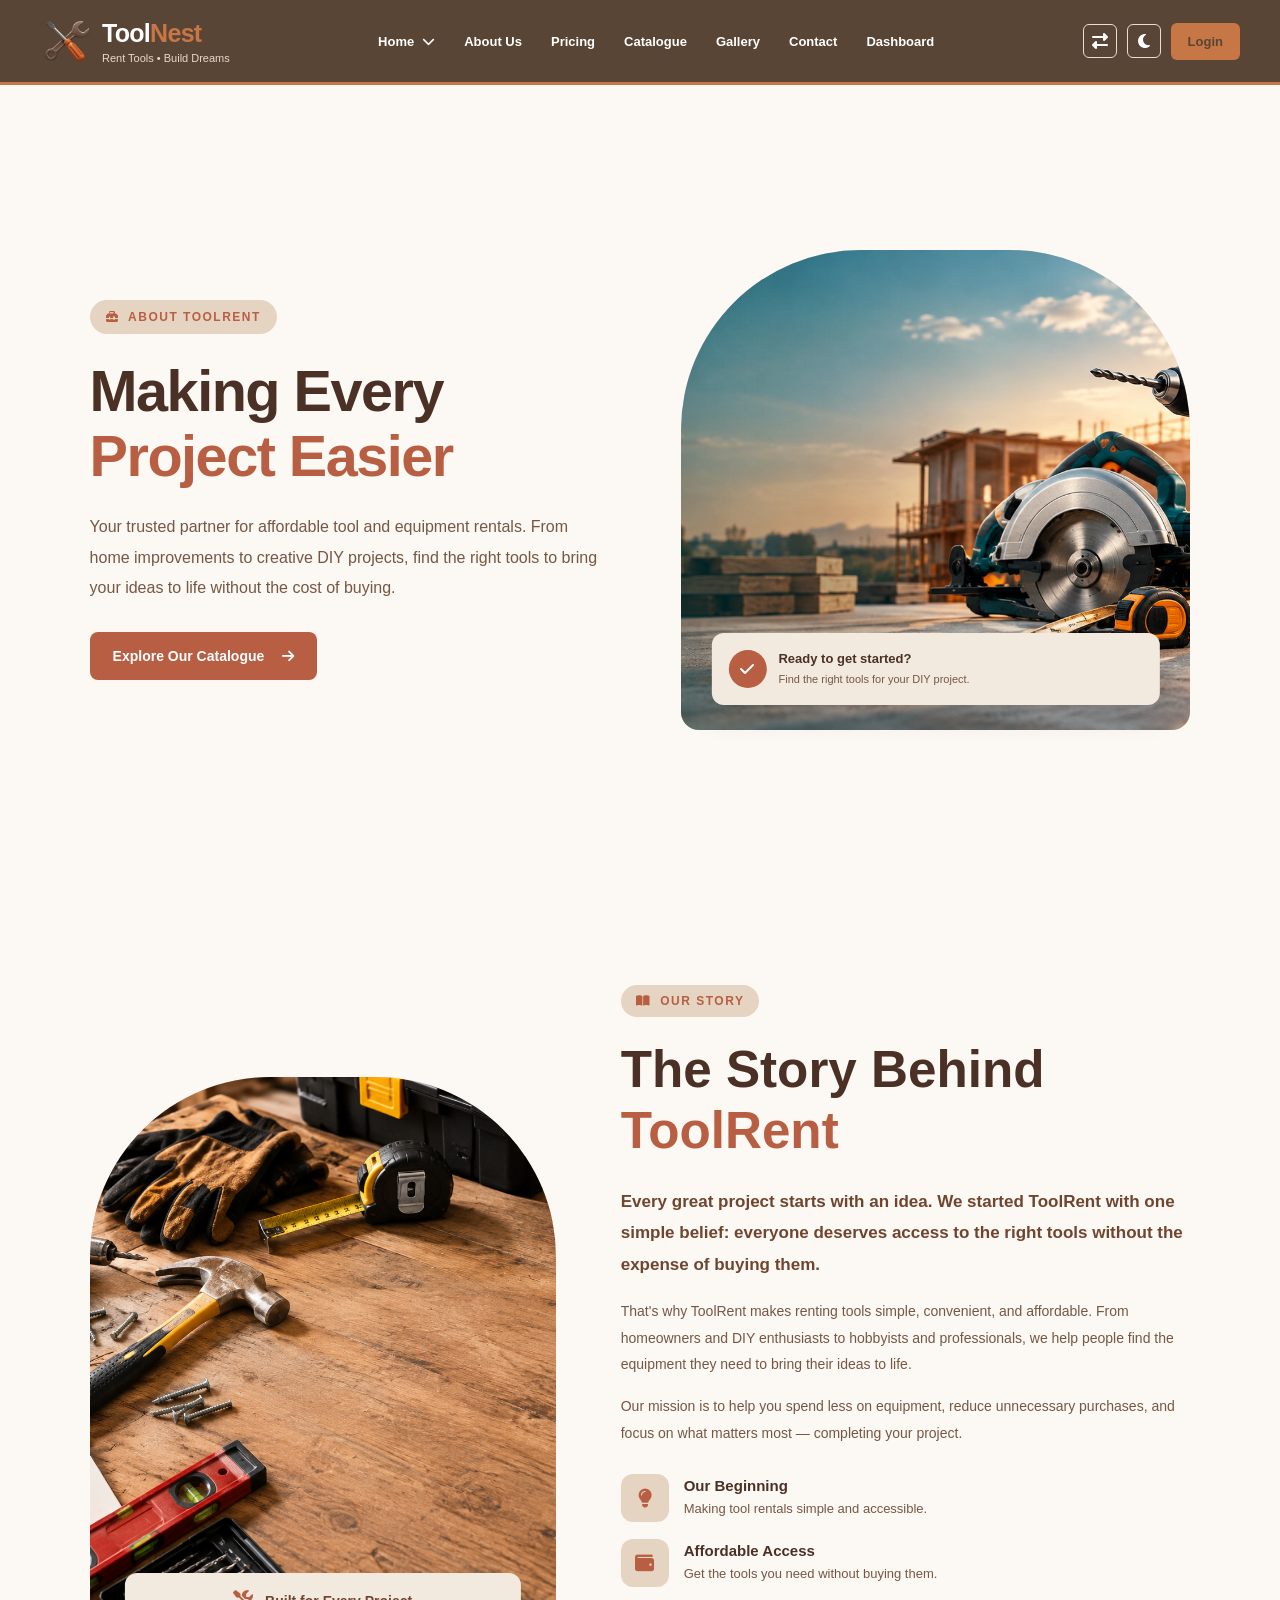
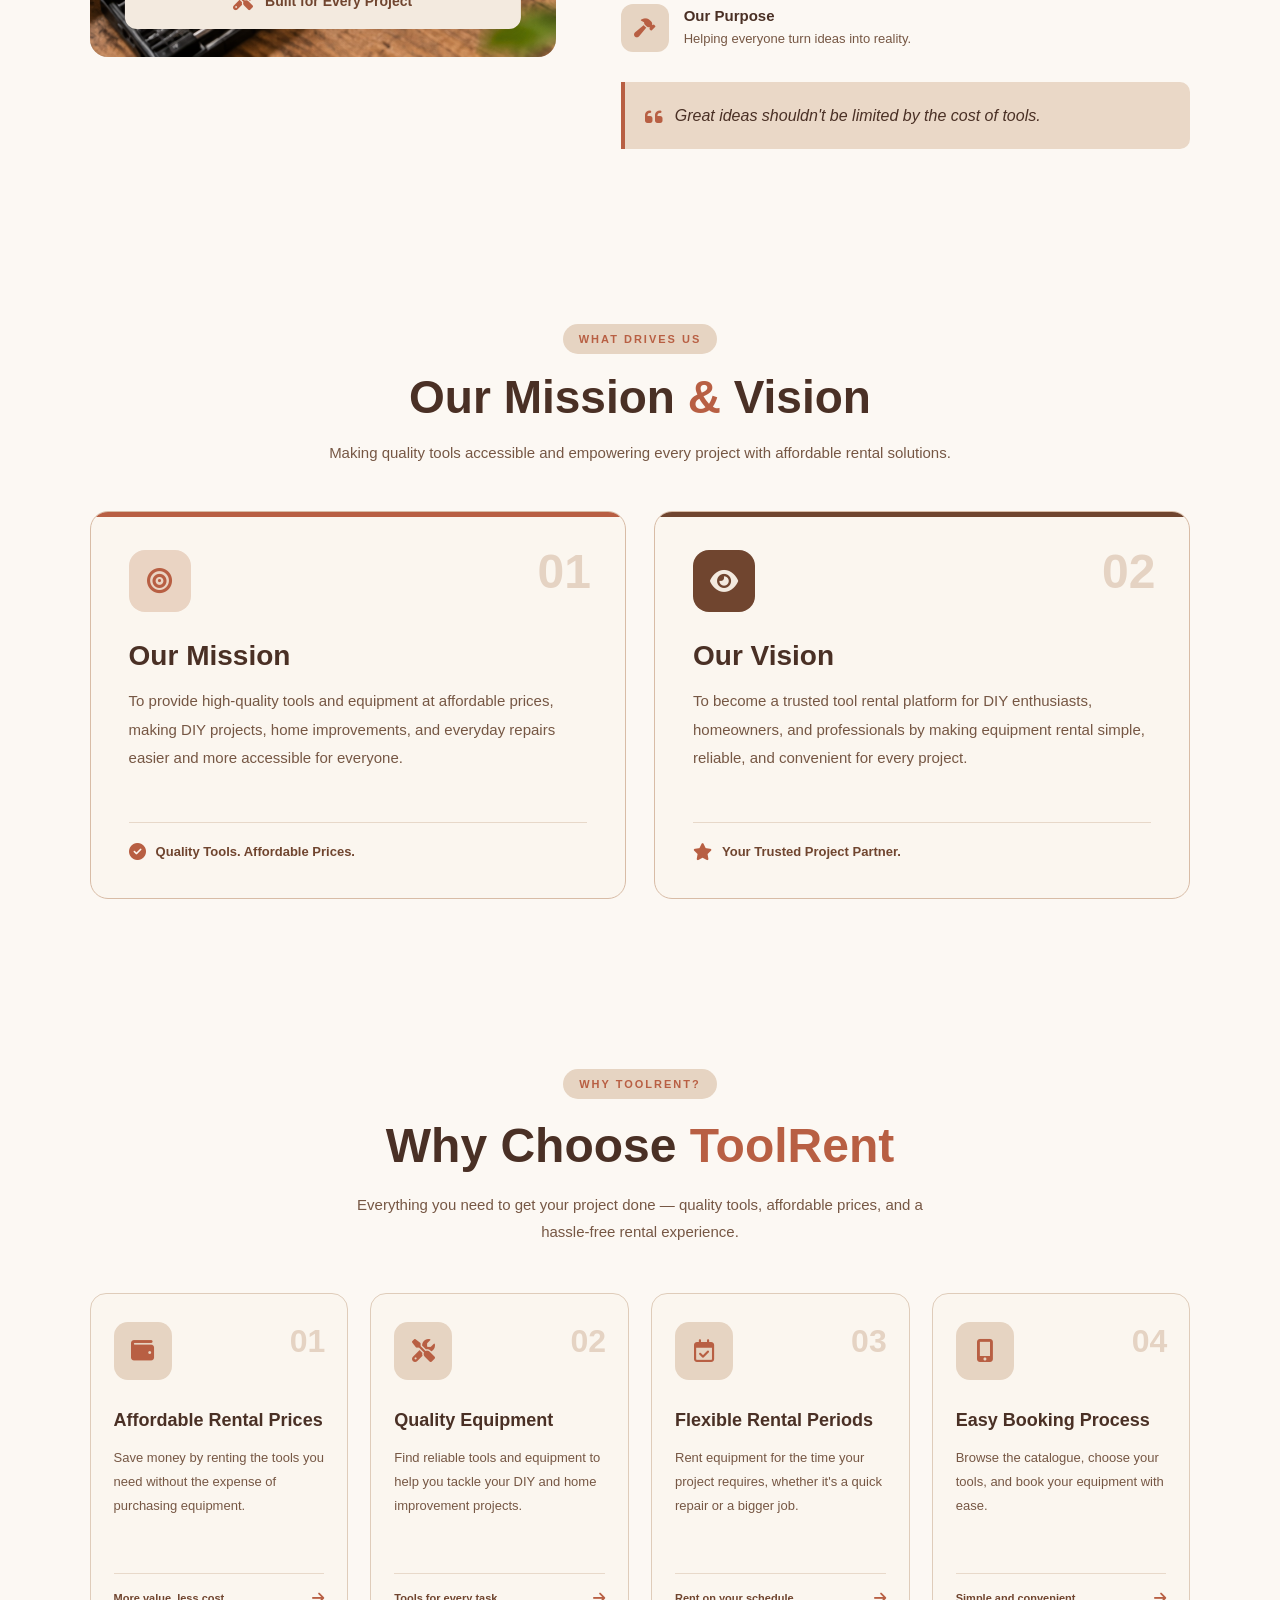
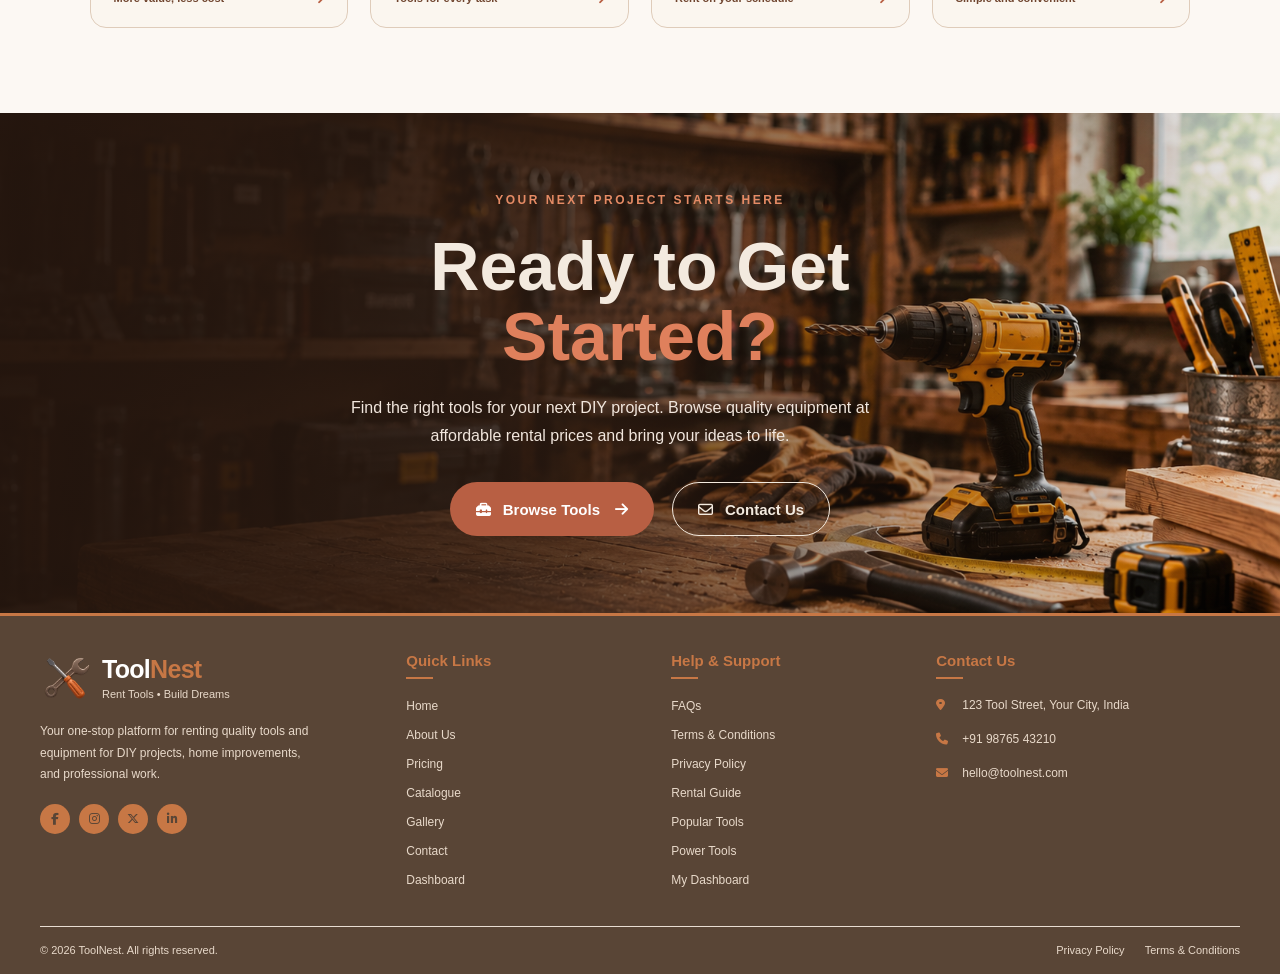
==== about.html @ f37717c5 "first commit" ====
<!DOCTYPE html>
<html lang="en">
<head>
<meta charset="UTF-8">
<meta name="viewport" content="width=device-width, initial-scale=1.0">
<title>ToolNest | Tool & Equipment Rental</title>
<link rel="stylesheet"
href="https://cdnjs.cloudflare.com/ajax/libs/font-awesome/6.7.2/css/all.min.css">
 <link rel="preconnect" href="https://fonts.googleapis.com">
    <link rel="preconnect" href="https://fonts.gstatic.com" crossorigin>
    <link href="https://fonts.googleapis.com/css2?family=Poppins:wght@400;500;600;700&display=swap" rel="stylesheet">
 <link rel="stylesheet" href="about.css">


</head>

<body>

<header class="site-header">
    <nav class="navbar container">

        <a href="#" class="logo">
            <img src="images/logo.png"
                 alt="ToolNest Logo"
                 class="logo-image">

            <div>
                <div class="brand-name">Tool<span>Nest</span></div>
                <div class="tagline">Rent Tools • Build Dreams</div>
            </div>
        </a>

        <div class="nav-menu" id="navMenu">
            <ul class="nav-links">

                <li class="nav-item dropdown">
                    <button class="dropdown-toggle"
                            id="homeDropdown"
                            aria-expanded="false"
                            type="button">
                        Home <i class="fa-solid fa-chevron-down"></i>
                    </button>

                    <ul class="dropdown-menu" id="homeDropdownMenu">
                        <li><a href="index.html">Home 1</a></li>
                        <li><a href="home2.html">Home 2</a></li>
                    </ul>
                </li>

                <li class="nav-item"><a href="about.html">About Us</a></li>
                <li class="nav-item"><a href="pricing.html">Pricing</a></li>
                <li class="nav-item"><a href="catalogue.html">Catalogue</a></li>
                <li class="nav-item"><a href="gallery.html">Gallery</a></li>
                <li class="nav-item"><a href="contact.html">Contact</a></li>
                <li class="nav-item"><a href="dashboard.html">Dashboard</a></li>

            </ul>
        </div>

        <div class="nav-actions">

            <button class="icon-btn" id="rtlToggle"
                    title="Toggle RTL" aria-label="Toggle RTL">
                <i class="fa-solid fa-right-left"></i>
            </button>

            <button class="icon-btn" id="themeToggle"
                    title="Toggle theme" aria-label="Toggle theme">
                <i class="fa-solid fa-moon" id="themeIcon"></i>
            </button>

            <a href="login.html" class="login-btn">
                <span>Login</span>
            </a>

        </div>

        <button class="mobile-menu-btn" id="mobileMenuBtn"
                aria-label="Toggle navigation" aria-expanded="false">
            <i class="fa-solid fa-bars"></i>
        </button>

    </nav>
</header>

<section class="about-hero">
  <div class="hero-content">
    <span class="eyebrow">
      <i class="fa-solid fa-toolbox"></i>
      ABOUT TOOLRENT
    </span>

    <h1>
      Making Every<br>
      <span>Project Easier</span>
    </h1>

    <p class="intro">
      Your trusted partner for affordable tool and
      equipment rentals. From home improvements to
      creative DIY projects, find the right tools to
      bring your ideas to life without the cost of buying.
    </p>

    <a href="catalogue.html" class="hero-btn">
      Explore Our Catalogue
      <i class="fa-solid fa-arrow-right"></i>
    </a>
    </div>
  </div>

  <div class="hero-image">
    <img
      src="images/image8.png"
      alt="Professional power tools and equipment on a wooden workbench"
      class="workshop-img"
    >

    <div class="floating-card">
      <span class="check">
        <i class="fa-solid fa-check"></i>
      </span>
      <div>
        <h4>Ready to get started?</h4>
        <p>Find the right tools for your DIY project.</p>
      </div>
    </div>
  </div>
</section>


<section class="our-story">
  <div class="story-container">

    <div class="story-image">
      <img
        src="images/image9.png"
        alt="Tools and equipment arranged in a DIY workshop"
      />

      <div class="story-badge">
        <i class="fa-solid fa-screwdriver-wrench"></i>
        <span>Built for Every Project</span>
      </div>
    </div>

    <div class="story-content">
      <span class="story-label">
        <i class="fa-solid fa-book-open"></i>
        OUR STORY
      </span>

      <h2>
        The Story Behind
        <span>ToolRent</span>
      </h2>

      <p class="story-intro">
        Every great project starts with an idea.
        We started ToolRent with one simple belief:
        everyone deserves access to the right tools
        without the expense of buying them.
      </p>

      <p class="story-description">
        That's why ToolRent makes renting tools simple,
        convenient, and affordable. From homeowners and
        DIY enthusiasts to hobbyists and professionals,
        we help people find the equipment they need to
        bring their ideas to life.
      </p>

      <p class="story-description">
        Our mission is to help you spend less on equipment,
        reduce unnecessary purchases, and focus on what
        matters most — completing your project.
      </p>

      <div class="story-highlights">

        <div class="story-point">
          <div class="point-icon">
            <i class="fa-solid fa-lightbulb"></i>
          </div>
          <div>
            <h3>Our Beginning</h3>
            <p>Making tool rentals simple and accessible.</p>
          </div>
        </div>

        <div class="story-point">
          <div class="point-icon">
            <i class="fa-solid fa-wallet"></i>
          </div>
          <div>
            <h3>Affordable Access</h3>
            <p>Get the tools you need without buying them.</p>
          </div>
        </div>

        <div class="story-point">
          <div class="point-icon">
            <i class="fa-solid fa-hammer"></i>
          </div>
          <div>
            <h3>Our Purpose</h3>
            <p>Helping everyone turn ideas into reality.</p>
          </div>
        </div>

      </div>

      <div class="story-quote">
        <i class="fa-solid fa-quote-left"></i>
        Great ideas shouldn't be limited by the cost of tools.
      </div>
    </div>

  </div>
</section>

<section class="mission-vision">
  <div class="mv-container">

    <div class="mv-heading">
      <span class="mv-eyebrow">WHAT DRIVES US</span>
      <h2>Our Mission <span>&</span> Vision</h2>
      <p>
        Making quality tools accessible and empowering
        every project with affordable rental solutions.
      </p>
    </div>

    <div class="mv-cards">

      <!-- Mission Card -->
      <div class="mv-card mission-card">
        <div class="mv-icon">
          <i class="fa-solid fa-bullseye"></i>
        </div>

        <span class="mv-number">01</span>

        <h3>Our Mission</h3>

        <p>
          To provide high-quality tools and equipment
          at affordable prices, making DIY projects,
          home improvements, and everyday repairs easier
          and more accessible for everyone.
        </p>

        <div class="mv-card-footer">
          <i class="fa-solid fa-check-circle"></i>
          <span>Quality Tools. Affordable Prices.</span>
        </div>
      </div>

      <!-- Vision Card -->
      <div class="mv-card vision-card">
        <div class="mv-icon">
          <i class="fa-solid fa-eye"></i>
        </div>

        <span class="mv-number">02</span>

        <h3>Our Vision</h3>

        <p>
          To become a trusted tool rental platform for
          DIY enthusiasts, homeowners, and professionals
          by making equipment rental simple, reliable,
          and convenient for every project.
        </p>

        <div class="mv-card-footer">
          <i class="fa-solid fa-star"></i>
          <span>Your Trusted Project Partner.</span>
        </div>
      </div>

    </div>
  </div>
</section>

<section class="why-toolrent">
  <div class="why-container">

    <div class="why-heading">
      <span class="why-label">WHY TOOLRENT?</span>

      <h2>Why Choose <span>ToolRent</span></h2>

      <p>
        Everything you need to get your project done —
        quality tools, affordable prices, and a hassle-free
        rental experience.
      </p>
    </div>

    <div class="why-grid">

      <!-- Feature 1 -->
      <div class="why-card">
        <div class="why-icon">
          <i class="fa-solid fa-wallet"></i>
        </div>

        <span class="why-number">01</span>

        <h3>Affordable Rental Prices</h3>

        <p>
          Save money by renting the tools you need
          without the expense of purchasing equipment.
        </p>

        <div class="why-card-bottom">
          <span>More value, less cost</span>
          <i class="fa-solid fa-arrow-right"></i>
        </div>
      </div>

      <!-- Feature 2 -->
      <div class="why-card">
        <div class="why-icon">
          <i class="fa-solid fa-screwdriver-wrench"></i>
        </div>

        <span class="why-number">02</span>

        <h3>Quality Equipment</h3>

        <p>
          Find reliable tools and equipment to help
          you tackle your DIY and home improvement projects.
        </p>

        <div class="why-card-bottom">
          <span>Tools for every task</span>
          <i class="fa-solid fa-arrow-right"></i>
        </div>
      </div>

      <!-- Feature 3 -->
      <div class="why-card">
        <div class="why-icon">
          <i class="fa-regular fa-calendar-check"></i>
        </div>

        <span class="why-number">03</span>

        <h3>Flexible Rental Periods</h3>

        <p>
          Rent equipment for the time your project
          requires, whether it's a quick repair or a bigger job.
        </p>

        <div class="why-card-bottom">
          <span>Rent on your schedule</span>
          <i class="fa-solid fa-arrow-right"></i>
        </div>
      </div>

      <!-- Feature 4 -->
      <div class="why-card">
        <div class="why-icon">
          <i class="fa-solid fa-mobile-screen-button"></i>
        </div>

        <span class="why-number">04</span>

        <h3>Easy Booking Process</h3>

        <p>
          Browse the catalogue, choose your tools,
          and book your equipment with ease.
        </p>

        <div class="why-card-bottom">
          <span>Simple and convenient</span>
          <i class="fa-solid fa-arrow-right"></i>
        </div>
      </div>

    </div>
  </div>
</section>

<section class="cta-banner">
  <div class="cta-overlay">
    <div class="cta-content">

      <span class="cta-tagline">
        YOUR NEXT PROJECT STARTS HERE
      </span>

      <h2>
        Ready to Get<br />
        <span>Started?</span>
      </h2>

      <p>
        Find the right tools for your next DIY project.
        Browse quality equipment at affordable rental prices
        and bring your ideas to life.
      </p>

      <div class="cta-actions">
        <a href="catalogue.html" class="cta-btn cta-primary">
          <i class="fa-solid fa-toolbox"></i>
          Browse Tools
          <i class="fa-solid fa-arrow-right arrow-icon"></i>
        </a>

        <a href="contact.html" class="cta-btn cta-secondary">
          <i class="fa-regular fa-envelope"></i>
          Contact Us
        </a>
      </div>

    </div>
  </div>
</section>

<footer class="site-footer">
    <div class="container">

        <div class="footer-grid">

            <div class="footer-brand">
                <a href="#" class="logo footer-logo">
                    <img src="images/logo.png"
                         alt="ToolNest Logo"
                         class="logo-image">

                    <div>
                        <div class="brand-name">Tool<span>Nest</span></div>
                        <div class="tagline">Rent Tools • Build Dreams</div>
                    </div>
                </a>

                <p>
                    Your one-stop platform for renting quality tools
                    and equipment for DIY projects, home improvements,
                    and professional work.
                </p>

                <div class="social-links">
                    <a href="#" aria-label="Facebook">
                        <i class="fa-brands fa-facebook-f"></i>
                    </a>
                    <a href="#" aria-label="Instagram">
                        <i class="fa-brands fa-instagram"></i>
                    </a>
                    <a href="#" aria-label="X">
                        <i class="fa-brands fa-x-twitter"></i>
                    </a>
                    <a href="#" aria-label="LinkedIn">
                        <i class="fa-brands fa-linkedin-in"></i>
                    </a>
                </div>
            </div>

            <div class="footer-column">
                <h3>Quick Links</h3>
                <ul>
                    <li><a href="#">Home</a></li>
                    <li><a href="#">About Us</a></li>
                    <li><a href="#">Pricing</a></li>
                    <li><a href="#">Catalogue</a></li>
                    <li><a href="#">Gallery</a></li>
                    <li><a href="#">Contact</a></li>
                    <li><a href="#">Dashboard</a></li>
                </ul>
            </div>

            <div class="footer-column">
                <h3>Help & Support</h3>
                <ul>
                    <li><a href="#">FAQs</a></li>
                    <li><a href="#">Terms & Conditions</a></li>
                    <li><a href="#">Privacy Policy</a></li>
                    <li><a href="#">Rental Guide</a></li>
                    <li><a href="#">Popular Tools</a></li>
                    <li><a href="#">Power Tools</a></li>
                    <li><a href="#">My Dashboard</a></li>
                </ul>
            </div>

            <div class="footer-column footer-contact">
                <h3>Contact Us</h3>

                <p>
                    <i class="fa-solid fa-location-dot"></i>
                    <span>123 Tool Street, Your City, India</span>
                </p>

                <p>
                    <i class="fa-solid fa-phone"></i>
                    <span>+91 98765 43210</span>
                </p>

                <p>
                    <i class="fa-solid fa-envelope"></i>
                    <span>hello@toolnest.com</span>
                </p>
            </div>

        </div>

        <div class="footer-bottom">
            <p>© 2026 ToolNest. All rights reserved.</p>

            <div class="footer-bottom-links">
                <a href="#">Privacy Policy</a>
                <a href="#">Terms & Conditions</a>
            </div>
        </div>

    </div>
</footer>
<script src="script.js"></script>

</body>
</html>
---- about.css ----
:root {
    /* Earth Brown & Terracotta — Tool & Equipment Rental */
    --primary: #594536;
    --primary-dark: #463528;
    --primary-light: #F0E5D9;

    --secondary: #C77745;
    --secondary-dark: #A85E32;
    --secondary-light: #F5E8DC;

    --background: #FCF8F3;
    --surface: #FFFFFF;
    --surface-muted: #F6EEE6;

    --heading: #342B25;
    --body-text: #796B60;
    --white: #FFFFFF;
    --text: #FFFFFF;
    --border: #E8DDD2;

    /* Compatibility aliases for existing selectors */
    --navy: var(--primary);
    --navy-light: var(--primary-dark);
    --yellow: var(--secondary);
}

* {
    margin: 0;
    padding: 0;
    box-sizing: border-box;
}

body {
    font-family: Arial, Helvetica, sans-serif;
    background: var(--background);
    color: var(--body-text);
    transition: .25s;
}

a {
    text-decoration: none;
    color: inherit;
}

button {
    font: inherit;
    cursor: pointer;
}

.container {
    width: min(1200px, 94%);
    margin: auto;
}

/* ============== HEADER ============== */


.site-header {
    background: var(--navy);
    color: var(--text);
    border-bottom: 3px solid var(--yellow);

    position: sticky;
    top: 0;
    z-index: 1000;
    width: 100%;
}

.navbar {
    min-height: 82px;
    display: flex;
    align-items: center;
    justify-content: space-between;
    gap: 22px;
}

/* Brand */

.logo {
    display: flex;
    align-items: center;
    gap: 10px;
    flex-shrink: 0;
}

.logo-image {
    width: 52px;
    height: 52px;
    object-fit: contain;
}

.brand-name {
    font-size: 25px;
    font-weight: 800;
    letter-spacing: -.7px;
    white-space: nowrap;
}

.brand-name span {
    color: var(--yellow);
}

.tagline {
    font-size: 11px;
    margin-top: 4px;
    color: #F0E5D9;
    white-space: nowrap;
}

/* Navigation */

.nav-menu {
    display: flex;
    align-items: center;
}

.nav-links {
    display: flex;
    align-items: center;
    gap: 5px;
    list-style: none;
}

.nav-item {
    position: relative;
}

.nav-item > a,
.dropdown-toggle {
    display: flex;
    align-items: center;
    gap: 8px;
    padding: 11px 12px;
    border: 0;
    border-radius: 6px;
    color: var(--text);
    background: transparent;
    font-size: 13px;
    font-weight: 600;
    white-space: nowrap;
    transition: .2s;
}

.nav-item > a:hover,
.dropdown-toggle:hover,
.dropdown-toggle[aria-expanded="true"] {
    background: var(--yellow);
    color: var(--navy);
}

.dropdown-menu {
    display: none;
    position: absolute;
    top: calc(100% + 9px);
    left: 0;
    min-width: 155px;
    padding: 7px;
    background: var(--navy-light);
    border: 1px solid var(--border);
    border-radius: 8px;
    list-style: none;
    box-shadow: 0 10px 25px #0003;
}

.dropdown-menu.show {
    display: block;
}

.dropdown-menu a {
    display: block;
    padding: 10px 12px;
    font-size: 13px;
    border-radius: 5px;
}

.dropdown-menu a:hover {
    background: var(--yellow);
    color: var(--navy);
}

/* Right actions */

.nav-actions {
    display: flex;
    align-items: center;
    gap: 10px;
    flex-shrink: 0;
}

.icon-btn {
    width: 34px;
    height: 34px;
    display: grid;
    place-items: center;
    color: var(--text);
    background: transparent;
    border: 1px solid var(--border);
    border-radius: 6px;
}

.icon-btn:hover {
    background: var(--yellow);
    color: var(--navy);
}

.login-btn {
    display: flex;
    align-items: center;
    gap: 8px;
    padding: 11px 17px;
    border-radius: 6px;
    background: var(--yellow);
    color: var(--navy);
    font-size: 13px;
    font-weight: 700;
    white-space: nowrap;
}

.login-btn:hover {
    background: var(--secondary-dark);
}

.mobile-menu-btn {
    display: none;
    width: 36px;
    height: 36px;
    border: 1px solid var(--border);
    border-radius: 6px;
    background: transparent;
    color: white;
}

/* ============== MAIN CONTENT ============== */

.demo-section {
    min-height: 320px;
    padding: 65px 0;
    display: flex;
    align-items: center;
    background: var(--background);
}

.section-label {
    display: inline-block;
    padding: 7px 12px;
    margin-bottom: 16px;
    border-radius: 30px;
    color: #6F4E3A;
    background: var(--secondary-light);
    font-size: 12px;
    font-weight: 700;
}

.demo-section h1 {
    max-width: 620px;
    margin-bottom: 15px;
    color: var(--navy);
    font-size: clamp(30px, 4vw, 44px);
    line-height: 1.15;
}

.demo-section h1 span {
    display: block;
    color: var(--secondary-dark);
}

.demo-section p {
    max-width: 550px;
    color: var(--body-text);
    font-size: 14px;
    line-height: 1.8;
}

.hero-buttons {
    display: flex;
    gap: 12px;
    margin-top: 22px;
}

.primary-btn,
.secondary-btn {
    display: inline-flex;
    align-items: center;
    gap: 9px;
    padding: 12px 17px;
    border-radius: 6px;
    font-size: 13px;
    font-weight: 700;
}

.primary-btn {
    background: var(--yellow);
    color: var(--navy);
}

.secondary-btn {
    border: 1px solid var(--navy);
    color: var(--navy);
}

/* ============== FOOTER ============== */

.site-footer {
    background: var(--navy);
    color: var(--text);
    border-top: 3px solid var(--yellow);
}

.footer-grid {
    display: grid;
    grid-template-columns: 1.45fr 1fr 1fr 1.35fr;
    gap: 40px;
    padding: 36px 0 27px;
}

.footer-logo {
    margin-bottom: 17px;
}

.footer-brand p {
    max-width: 280px;
    margin-bottom: 18px;
    color: #E8D9CA;
    font-size: 12px;
    line-height: 1.8;
}

.footer-column h3 {
    margin-bottom: 17px;
    color: var(--yellow);
    font-size: 15px;
}

.footer-column h3::after {
    content: "";
    display: block;
    width: 27px;
    height: 2px;
    margin-top: 8px;
    background: var(--yellow);
}

.footer-column ul {
    list-style: none;
}

.footer-column li {
    margin-bottom: 11px;
}

.footer-column li a {
    color: #F0E5D9;
    font-size: 12px;
    transition: .2s;
}

.footer-column li a:hover {
    color: var(--yellow);
    padding-left: 3px;
}

.social-links {
    display: flex;
    gap: 9px;
}

.social-links a {
    width: 30px;
    height: 30px;
    display: grid;
    place-items: center;
    border-radius: 50%;
    background: var(--yellow);
    color: var(--navy);
    font-size: 12px;
    transition: .2s;
}

.social-links a:hover {
    background: white;
    transform: translateY(-2px);
}

.footer-contact p {
    display: flex;
    align-items: flex-start;
    gap: 11px;
    margin-bottom: 15px;
    color: #F0E5D9;
    font-size: 12px;
    line-height: 1.6;
    overflow-wrap: anywhere;
}

.footer-contact i {
    width: 15px;
    margin-top: 3px;
    color: var(--yellow);
}

.footer-bottom {
    min-height: 48px;
    display: flex;
    justify-content: space-between;
    align-items: center;
    gap: 15px;
    border-top: 1px solid var(--border);
    font-size: 11px;
    color: #E8D9CA;
}

.footer-bottom-links {
    display: flex;
    flex-wrap: wrap;
    gap: 20px;
}

.footer-bottom-links a:hover {
    color: var(--yellow);
}

/* ============== LIGHT MODE ============== */

body.light-mode {
    --navy: var(--primary);
    --navy-light: var(--primary-dark);
    --yellow: var(--secondary);
    --text: var(--heading);
    --border: var(--border);
    --background: #FCF8F3;
    --surface: #FFFFFF;
}

body.light-mode .site-header,
body.light-mode .site-footer {
    color: #FFFFFF;
}

body.light-mode .tagline,
body.light-mode .footer-brand p,
body.light-mode .footer-column li a,
body.light-mode .footer-contact p,
body.light-mode .footer-bottom {
    color: #E8D9CA;
}

body.light-mode .icon-btn {
    color: #FFFFFF;
}

body.light-mode .mobile-menu-btn {
    color: #FFFFFF;
}

body.light-mode .dropdown-menu a {
    color: #FFFFFF;
}

/* ============== RESPONSIVE ============== */

@media (max-width: 1050px) {
    .navbar {
        gap: 12px;
    }

    .brand-name {
        font-size: 21px;
    }

    .logo-image {
        width: 45px;
        height: 45px;
    }

    .nav-links {
        gap: 0;
    }

    .nav-item > a,
    .dropdown-toggle {
        padding: 10px 8px;
        font-size: 12px;
    }

    .nav-actions {
        gap: 6px;
    }

    .footer-grid {
        gap: 24px;
    }
}

@media (max-width: 800px) {
    .navbar {
        min-height: 72px;
    }

    .mobile-menu-btn {
        display: grid;
        place-items: center;
        margin-left: auto;
    }

    .nav-menu {
        display: none;
        position: absolute;
        top: 100%;
        left: 0;
        width: 100%;
        padding: 12px 4%;
        background: var(--navy);
        border-bottom: 3px solid var(--yellow);
    }

    .nav-menu.open {
        display: block;
    }

    .nav-links {
        display: flex;
        flex-direction: column;
        align-items: stretch;
    }

    .nav-item > a,
    .dropdown-toggle {
        width: 100%;
        padding: 12px;
        justify-content: space-between;
        font-size: 14px;
    }

    .dropdown-menu {
        position: static;
        margin: 4px 0 8px;
        box-shadow: none;
    }

    .nav-actions {
        gap: 5px;
    }

    .login-btn {
        padding: 10px 12px;
    }

    .footer-grid {
        grid-template-columns: repeat(2, minmax(0, 1fr));
        gap: 30px;
    }
}

@media (max-width: 480px) {
    .container {
        width: 92%;
    }

    .logo {
        gap: 6px;
    }

    .logo-image {
        width: 38px;
        height: 38px;
    }

    .brand-name {
        font-size: 19px;
    }

    .tagline {
        font-size: 9px;
    }

    .nav-actions {
        gap: 4px;
    }

    .icon-btn {
        width: 30px;
        height: 30px;
        font-size: 12px;
    }

    .login-btn {
        padding: 9px;
        font-size: 12px;
    }

    .login-btn i {
        display: none;
    }

    .footer-grid {
        grid-template-columns: 1fr 1fr;
        gap: 24px 16px;
    }

    .footer-bottom {
        padding: 15px 0;
        flex-direction: column;
        align-items: flex-start;
    }

    .footer-bottom-links {
        gap: 13px;
    }

    .demo-section {
        padding: 45px 0;
    }
}



/* ================= HERO SECTION ================= */

.hero-section {
    --hero-text: #ffffff;
    --hero-muted: #F0E5D9;
    --hero-accent: var(--secondary);

    position: relative;
    isolation: isolate;
    display: flex;
    align-items: center;

    min-height: 620px;
    padding: 100px 6%;

    background-color: #463528;
    background-image: url("images/hero1.jpg");
    background-size: cover;
    background-position: center;
    background-repeat: no-repeat;

    overflow: hidden;
    color: var(--hero-text);
}

/* Navy overlay */

.hero-overlay {
    position: absolute;
    inset: 0;
    z-index: -1;

    background: linear-gradient(
        90deg,
        rgba(25, 57, 45, 0.96) 0%,
        rgba(36, 75, 60, 0.88) 45%,
        rgba(36, 75, 60, 0.40) 100%
    );
}

.hero-container {
    width: 100%;
    max-width: 1200px;
    margin: 0 auto;
}

.hero-content {
    max-width: 720px;
}

.hero-tag {
    display: inline-flex;
    align-items: center;
    gap: 10px;

    margin-bottom: 24px;
    padding: 10px 16px;

    border: 1px solid rgba(217, 154, 69, 0.55);
    border-radius: 50px;

    color: #DFA477;
    background: rgba(217, 154, 69, 0.12);

    font-size: 12px;
    font-weight: 700;
    letter-spacing: 1.5px;
}

.hero-content h1 {
    margin: 0 0 22px;

    color: var(--hero-text);
    font-size: clamp(38px, 5vw, 64px);
    font-weight: 800;
    line-height: 1.12;
    letter-spacing: -1.5px;
}

.hero-content h1 span {
    display: block;
    color: var(--hero-accent);
}

.hero-description {
    max-width: 590px;
    margin: 0 0 30px;

    color: var(--hero-muted);
    font-size: 17px;
    line-height: 1.8;
}

.hero-buttons {
    display: flex;
    flex-wrap: wrap;
    gap: 16px;
}

.hero-buttons .btn {
    display: inline-flex;
    align-items: center;
    justify-content: center;
    gap: 12px;

    min-height: 52px;
    padding: 14px 25px;

    border: 2px solid transparent;
    border-radius: 8px;

    font-size: 15px;
    font-weight: 700;
    text-decoration: none;

    transition:
        background 0.25s ease,
        color 0.25s ease,
        transform 0.25s ease;
}

.btn-primary {
    color: #342B25;
    background: #C77745;
}

.btn-primary:hover {
    background: #DFA477;
    transform: translateY(-2px);
}

.btn-outline {
    color: #ffffff;
    border-color: rgba(255, 255, 255, 0.65) !important;
    background: rgba(255, 255, 255, 0.05);
}

.btn-outline:hover {
    color: #342B25;
    background: #ffffff;
}

.hero-features {
    display: flex;
    flex-wrap: wrap;
    gap: 22px;

    margin-top: 32px;
}

.hero-features span {
    display: inline-flex;
    align-items: center;
    gap: 8px;

    color: #F0E5D9;
    font-size: 13px;
}

.hero-features i {
    color: #DFA477;
}

/* ================= DARK MODE ================= */

html[data-theme="dark"] .hero-section {
    --hero-text: #FCF8F3;
    --hero-muted: #E8D9CA;
}

/* ================= LIGHT MODE ================= */

html[data-theme="light"] .hero-section {
    --hero-text: #ffffff;
    --hero-muted: #F0E5D9;
}

/* ================= 1024px TABLET ================= */

@media (max-width: 1024px) {
    .hero-section {
        min-height: 560px;
        padding: 80px 5%;
        background-position: 60% center;
    }

    .hero-content {
        max-width: 650px;
    }

    .hero-content h1 {
        font-size: 52px;
    }

    .hero-description {
        max-width: 540px;
        font-size: 16px;
    }

    .hero-overlay {
        background: linear-gradient(
            90deg,
            rgba(25, 57, 45, 0.96),
            rgba(25, 57, 45, 0.82) 65%,
            rgba(36, 75, 60, 0.50)
        );
    }
}

/* ================= 768px TABLET ================= */

@media (max-width: 768px) {
    .hero-section {
        min-height: 540px;
        padding: 72px 6%;
        background-position: 65% center;
    }

    .hero-content {
        max-width: 570px;
    }

    .hero-tag {
        margin-bottom: 20px;
        font-size: 11px;
        letter-spacing: 1px;
    }

    .hero-content h1 {
        font-size: 44px;
        line-height: 1.15;
        letter-spacing: -1px;
    }

    .hero-description {
        font-size: 15px;
        line-height: 1.75;
    }

    .hero-features {
        gap: 14px 20px;
    }
}

/* ================= MOBILE ================= */

@media (max-width: 480px) {
    .hero-section {
        min-height: 570px;
        padding: 64px 22px;
        background-position: 62% center;
    }

    .hero-overlay {
        background: rgba(25, 57, 45, 0.88);
    }

    .hero-content h1 {
        font-size: 36px;
        line-height: 1.2;
    }

    .hero-description {
        font-size: 14px;
        line-height: 1.8;
    }

    .hero-buttons {
        flex-direction: column;
        align-items: stretch;
        gap: 12px;
    }

    .hero-buttons .btn {
        width: 100%;
        box-sizing: border-box;
    }

    .hero-features {
        flex-direction: column;
        gap: 12px;
        margin-top: 26px;
    }
}

/* Accessibility */

@media (prefers-reduced-motion: reduce) {
    .hero-buttons .btn {
        transition: none;
    }
}

/* ================= THEME TOKENS / DARK MODE ================= */
html[data-theme="light"], body.light-mode {
    color-scheme: light;
    --background: #FCF8F3;
    --surface: #FFFFFF;
    --surface-muted: #F6EEE6;
    --heading: #342B25;
    --body-text: #796B60;
    --border: #E8DDD2;
    --navy: var(--primary);
    --navy-light: var(--primary-dark);
    --yellow: var(--secondary);
}

html[data-theme="dark"] {
    color-scheme: dark;
    --primary: #D7B9A0;
    --primary-dark: #594536;
    --primary-light: #493629;
    --secondary: #DFA477;
    --secondary-dark: #C77745;
    --secondary-light: #493629;
    --background: #211A15;
    --surface: #342820;
    --surface-muted: #3B2E25;
    --heading: #F5EAE0;
    --body-text: #D0BFB0;
    --text: #FFFFFF;
    --border: #514237;
    --navy: #342820;
    --navy-light: #3B2E25;
    --yellow: var(--secondary);
}

html[data-theme="dark"] body {
    background: var(--background);
    color: var(--body-text);
}

html[data-theme="dark"] .demo-section {
    background: var(--surface-muted);
}

html[data-theme="dark"] .demo-section h1,
html[data-theme="dark"] .section-title {
    color: var(--heading);
}

html[data-theme="dark"] .demo-section p {
    color: var(--body-text);
}

html[data-theme="dark"] .section-label {
    color: #EBD0B8;
    background: #493629;
}

html[data-theme="dark"] .secondary-btn {
    color: var(--heading);
    border-color: var(--primary);
}

html[data-theme="dark"] .dropdown-menu {
    background: var(--surface);
    border-color: var(--border);
}

html[data-theme="dark"] .dropdown-menu a,
html[data-theme="dark"] body.light-mode .dropdown-menu a {
    color: var(--heading);
}

html[data-theme="dark"] .site-header,
html[data-theme="dark"] .site-footer,
html[data-theme="dark"] .nav-menu {
    background: #342820;
    color: #FFFFFF;
}

html[data-theme="dark"] .tagline,
html[data-theme="dark"] .footer-brand p,
html[data-theme="dark"] .footer-column li a,
html[data-theme="dark"] .footer-contact p,
html[data-theme="dark"] .footer-bottom {
    color: #E8D9CA;
}

html[data-theme="dark"] .tool-card,
html[data-theme="dark"] .card,
html[data-theme="dark"] .category-card {
    background: var(--surface);
    border-color: var(--border);
}

html[data-theme="dark"] input,
html[data-theme="dark"] select,
html[data-theme="dark"] textarea {
    color: var(--heading);
    background: var(--surface);
    border-color: var(--border);
}

html[data-theme="dark"] .hero-section {
    --hero-text: #FFFFFF;
    --hero-muted: #F0E5D9;
}

/* Keep the header/footer contrast correct when the legacy body class is used. */
body.light-mode .site-header,
body.light-mode .site-footer {
    color: #FFFFFF;
}
body.light-mode .tagline,
body.light-mode .footer-brand p,
body.light-mode .footer-column li a,
body.light-mode .footer-contact p,
body.light-mode .footer-bottom {
    color: #E8D9CA;
}
body.light-mode .icon-btn,
body.light-mode .mobile-menu-btn {
    color: #FFFFFF;
}
body.light-mode .dropdown-menu a {
    color: #FFFFFF;
}


/* =====================================================
   TOOLRENT THEME OVERRIDE — LIGHT / DARK MODE
   Works with html[data-theme="light|dark"] and body classes.
   Keep this block at the VERY END of the CSS file.
   ===================================================== */

html[data-theme="light"],
body.light-mode {
    color-scheme: light;
    --primary: #594536;
    --primary-dark: #463528;
    --primary-light: #F0E5D9;
    --secondary: #C77745;
    --secondary-dark: #A85E32;
    --secondary-light: #F5E8DC;
    --background: #FCF8F3;
    --surface: #FFFFFF;
    --surface-muted: #F6EEE6;
    --heading: #342B25;
    --body-text: #796B60;
    --text: #FFFFFF;
    --border: #E8DDD2;
    --navy: var(--primary);
    --navy-light: var(--primary-dark);
    --yellow: var(--secondary);
}

html[data-theme="dark"],
body.dark-mode {
    color-scheme: dark;
    --primary: #E0B99C;
    --primary-dark: #594536;
    --primary-light: #493629;
    --secondary: #E0A078;
    --secondary-dark: #C77745;
    --secondary-light: #493629;
    --background: #211A15;
    --surface: #30251E;
    --surface-muted: #3A2D24;
    --heading: #F7EDE5;
    --body-text: #D1BFB0;
    --text: #FFFFFF;
    --border: #514237;
    --navy: #30251E;
    --navy-light: #3A2D24;
    --yellow: var(--secondary);
}

html,
body {
    min-height: 100%;
}

body {
    background-color: var(--background);
    color: var(--body-text);
    transition: background-color .25s ease, color .25s ease;
}

/* General content backgrounds */
html[data-theme="light"] body,
body.light-mode {
    background-color: #FCF8F3;
    color: #796B60;
}

html[data-theme="dark"] body,
body.dark-mode {
    background-color: #211A15;
    color: #D1BFB0;
}

html[data-theme="dark"] main,
html[data-theme="dark"] .demo-section,
html[data-theme="dark"] section:not(.hero-section),
html[data-theme="dark"] .section,
html[data-theme="dark"] .categories-section,
html[data-theme="dark"] .tools-section,
html[data-theme="dark"] .pricing-section,
html[data-theme="dark"] .features-section,
html[data-theme="dark"] .reviews-section,
html[data-theme="dark"] .faq-section,
html[data-theme="dark"] .contact-section,
body.dark-mode main,
body.dark-mode .demo-section,
body.dark-mode section:not(.hero-section),
body.dark-mode .section,
body.dark-mode .categories-section,
body.dark-mode .tools-section,
body.dark-mode .pricing-section,
body.dark-mode .features-section,
body.dark-mode .reviews-section,
body.dark-mode .faq-section,
body.dark-mode .contact-section {
    background-color: var(--surface-muted);
    color: var(--body-text);
}

html[data-theme="light"] main,
html[data-theme="light"] .demo-section,
html[data-theme="light"] section:not(.hero-section),
body.light-mode main,
body.light-mode .demo-section,
body.light-mode section:not(.hero-section) {
    background-color: var(--background);
    color: var(--body-text);
}

/* Shared cards and panels */
html[data-theme="dark"] .tool-card,
html[data-theme="dark"] .card,
html[data-theme="dark"] .category-card,
html[data-theme="dark"] .product-card,
html[data-theme="dark"] .feature-card,
html[data-theme="dark"] .pricing-card,
html[data-theme="dark"] .review-card,
html[data-theme="dark"] .faq-item,
html[data-theme="dark"] .contact-form,
html[data-theme="dark"] .form-container,
body.dark-mode .tool-card,
body.dark-mode .card,
body.dark-mode .category-card,
body.dark-mode .product-card,
body.dark-mode .feature-card,
body.dark-mode .pricing-card,
body.dark-mode .review-card,
body.dark-mode .faq-item,
body.dark-mode .contact-form,
body.dark-mode .form-container {
    background-color: var(--surface);
    color: var(--body-text);
    border-color: var(--border);
}

html[data-theme="dark"] h1,
html[data-theme="dark"] h2,
html[data-theme="dark"] h3,
html[data-theme="dark"] h4,
html[data-theme="dark"] .section-title,
body.dark-mode h1,
body.dark-mode h2,
body.dark-mode h3,
body.dark-mode h4,
body.dark-mode .section-title {
    color: var(--heading);
}

html[data-theme="dark"] p,
html[data-theme="dark"] label,
html[data-theme="dark"] .demo-section p,
body.dark-mode p,
body.dark-mode label,
body.dark-mode .demo-section p {
    color: var(--body-text);
}

html[data-theme="dark"] input,
html[data-theme="dark"] select,
html[data-theme="dark"] textarea,
body.dark-mode input,
body.dark-mode select,
body.dark-mode textarea {
    color: var(--heading);
    background-color: var(--surface);
    border-color: var(--border);
}

/* Header, dropdown and footer retain strong contrast */
.site-header,
.site-footer {
    background-color: var(--navy);
    color: #FFFFFF;
}

html[data-theme="dark"] .site-header,
html[data-theme="dark"] .site-footer,
html[data-theme="dark"] .nav-menu,
body.dark-mode .site-header,
body.dark-mode .site-footer,
body.dark-mode .nav-menu {
    background-color: #30251E;
    color: #FFFFFF;
    border-color: var(--secondary);
}

html[data-theme="dark"] .dropdown-menu,
body.dark-mode .dropdown-menu {
    background-color: var(--surface);
    border-color: var(--border);
}

html[data-theme="dark"] .dropdown-menu a,
body.dark-mode .dropdown-menu a {
    color: var(--heading);
}

html[data-theme="dark"] .tagline,
html[data-theme="dark"] .footer-brand p,
html[data-theme="dark"] .footer-column li a,
html[data-theme="dark"] .footer-contact p,
html[data-theme="dark"] .footer-bottom,
body.dark-mode .tagline,
body.dark-mode .footer-brand p,
body.dark-mode .footer-column li a,
body.dark-mode .footer-contact p,
body.dark-mode .footer-bottom {
    color: #E8D9CA;
}

/* Hero image remains visible in both themes */
.hero-section {
    background-image: url("images/hero1.jpg");
    background-color: var(--primary-dark);
}

html[data-theme="dark"] .hero-overlay,
body.dark-mode .hero-overlay {
    background: linear-gradient(90deg,
        rgba(24, 18, 14, 0.96) 0%,
        rgba(33, 26, 21, 0.88) 52%,
        rgba(33, 26, 21, 0.52) 100%);
}
body,
main,
section,
.demo-section,
.site-header,
.site-footer,
.nav-menu,
.dropdown-menu,
.tool-card,
.card,
.category-card,
.product-card,
.feature-card,
.pricing-card,
.review-card,
.faq-item,
.contact-form,
.form-container {
    transition: background-color .25s ease, color .25s ease, border-color .25s ease;
}



:root {
  --earth-brown: #70452F;
  --dark-brown: #4A3025;
  --terracotta: #B85F43;
  --cream: #F3EADF;
  --sand: #E6D4C2;
  --muted: #765744;
}

.about-hero,
.about-hero * {
  box-sizing: border-box;
}

.about-hero {
  min-height: 90vh;
  padding: 65px 7%;
  display: grid;
  grid-template-columns: 1fr 0.95fr;
  align-items: center;
  gap: 55px;
  background: var(--cream);
  font-family: Arial, Helvetica, sans-serif;
  overflow: hidden;
}

.hero-content {
  max-width: 590px;
}

.eyebrow {
  display: inline-flex;
  align-items: center;
  gap: 9px;
  padding: 10px 16px;
  margin-bottom: 25px;
  border-radius: 30px;
  background: var(--sand);
  color: var(--terracotta);
  font-size: 12px;
  font-weight: 700;
  letter-spacing: 1.5px;
}

.hero-content h1 {
  color: var(--dark-brown);
  font-family: Arial, Helvetica, sans-serif;
  font-size: clamp(42px, 4.5vw, 65px);
  line-height: 1.12;
  margin: 0 0 24px;
}

.hero-content h1 span {
  color: var(--terracotta);
}

.intro {
  max-width: 510px;
  color: var(--muted);
  font-size: 16px;
  line-height: 1.9;
  margin: 0 0 28px;
}

.hero-btn {
  display: inline-flex;
  align-items: center;
  gap: 18px;
  padding: 16px 23px;
  border-radius: 8px;
  background: var(--terracotta);
  color: #fff;
  text-decoration: none;
  font-size: 14px;
  font-weight: 700;
  transition: background 0.25s, transform 0.25s;
}

.hero-btn:hover {
  background: var(--earth-brown);
  transform: translateY(-2px);
}

.hero-btn i {
  transition: transform 0.25s;
}

.hero-btn:hover i {
  transform: translateX(4px);
}

.hero-features {
  display: flex;
  flex-wrap: wrap;
  gap: 28px;
  margin-top: 38px;
}

.feature {
  display: flex;
  align-items: center;
  gap: 12px;
}

.feature-icon {
  width: 50px;
  height: 50px;
  flex-shrink: 0;
  display: grid;
  place-items: center;
  border-radius: 12px;
  background: var(--sand);
  color: var(--earth-brown);
  font-size: 20px;
}

.feature h3 {
  color: var(--dark-brown);
  font-size: 14px;
  margin: 0 0 6px;
}

.feature p {
  color: var(--muted);
  font-size: 12px;
  margin: 0;
}

/* Real workshop image */

.hero-image {
  position: relative;
  width: 100%;
  height: 480px;
  border-radius: 180px 180px 18px 18px;
  background: var(--sand);
}

.workshop-img {
  display: block;
  width: 100%;
  height: 100%;
  object-fit: cover;
  object-position: center;
  border-radius: inherit;
}

.floating-card {
  position: absolute;
  left: 50%;
  bottom: 25px;
  transform: translateX(-50%);
  width: 88%;
  display: flex;
  align-items: center;
  gap: 12px;
  padding: 17px;
  border-radius: 12px;
  background: var(--cream);
  box-shadow: 0 10px 30px #4A302525;
}

.check {
  display: grid;
  place-items: center;
  flex-shrink: 0;
  width: 38px;
  height: 38px;
  border-radius: 50%;
  background: var(--terracotta);
  color: #fff;
}

.floating-card h4 {
  color: var(--dark-brown);
  font-size: 13px;
  margin: 0 0 5px;
}

.floating-card p {
  color: var(--muted);
  font-size: 11px;
  line-height: 1.5;
  margin: 0;
}

/* Responsive */

@media (max-width: 900px) {
  .about-hero {
    grid-template-columns: 1fr 1fr;
    gap: 30px;
    padding: 50px 5%;
  }

  .hero-content h1 {
    font-size: 43px;
  }

  .hero-image {
    height: 390px;
    border-radius: 120px 120px 16px 16px;
  }

  .hero-features {
    gap: 20px;
  }
}

@media (max-width: 650px) {
  .about-hero {
    grid-template-columns: 1fr;
    padding: 45px 6%;
    gap: 38px;
  }

  .hero-content h1 {
    font-size: 43px;
  }

  .hero-image {
    height: 370px;
    border-radius: 120px 120px 16px 16px;
  }

  .hero-features {
    gap: 20px;
  }
}

@media (max-width: 380px) {
  .hero-content h1 {
    font-size: 35px;
  }

  .hero-image {
    height: 310px;
  }
}

/* Our Story Section */

:root {
  --story-brown: #70452F;
  --story-dark: #4A3025;
  --story-terracotta: #B85F43;
  --story-cream: #F3EADF;
  --story-sand: #E6D4C2;
  --story-muted: #765744;
}

.our-story,
.our-story * {
  box-sizing: border-box;
}

.our-story {
  padding: 90px 7%;
  background: var(--story-cream);
  font-family: Arial, Helvetica, sans-serif;
}

.story-container {
  max-width: 1250px;
  margin: 0 auto;
  display: grid;
  grid-template-columns: 0.9fr 1.1fr;
  gap: 65px;
  align-items: center;
}

/* Image */

.story-image {
  position: relative;
  min-height: 580px;
  border-radius: 180px 180px 18px 18px;
  background: var(--story-sand);
}

.story-image img {
  display: block;
  width: 100%;
  height: 580px;
  object-fit: cover;
  border-radius: inherit;
}

.story-badge {
  position: absolute;
  bottom: 28px;
  left: 50%;
  transform: translateX(-50%);
  width: 85%;
  display: flex;
  align-items: center;
  justify-content: center;
  gap: 12px;
  padding: 18px;
  border-radius: 12px;
  background: var(--story-cream);
  color: var(--story-brown);
  box-shadow: 0 8px 25px #4A302520;
  font-size: 14px;
  font-weight: 700;
}

.story-badge i {
  color: var(--story-terracotta);
  font-size: 20px;
}

/* Text */

.story-label {
  display: inline-flex;
  align-items: center;
  gap: 9px;
  padding: 9px 15px;
  margin-bottom: 22px;
  border-radius: 30px;
  background: var(--story-sand);
  color: var(--story-terracotta);
  font-size: 12px;
  font-weight: 700;
  letter-spacing: 1.5px;
}

.story-content h2 {
  max-width: 560px;
  margin: 0 0 24px;
  color: var(--story-dark);
  font-family: Arial, Helvetica, sans-serif;
  font-size: clamp(36px, 4vw, 52px);
  line-height: 1.2;
}

.story-content h2 span {
  display: block;
  color: var(--story-terracotta);
}

.story-intro {
  margin: 0 0 18px;
  color: var(--story-brown);
  font-size: 17px;
  line-height: 1.85;
  font-weight: 600;
}

.story-description {
  margin: 0 0 15px;
  color: var(--story-muted);
  font-size: 14px;
  line-height: 1.9;
}

/* Highlights */

.story-highlights {
  display: grid;
  grid-template-columns: 1fr;
  gap: 17px;
  margin-top: 28px;
}

.story-point {
  display: flex;
  align-items: center;
  gap: 15px;
}

.point-icon {
  display: grid;
  place-items: center;
  flex-shrink: 0;
  width: 48px;
  height: 48px;
  border-radius: 12px;
  background: var(--story-sand);
  color: var(--story-terracotta);
  font-size: 19px;
  transition: 0.3s ease;
}

.story-point:hover .point-icon {
  background: var(--story-terracotta);
  color: white;
}

.story-point h3 {
  margin: 0 0 5px;
  color: var(--story-dark);
  font-size: 15px;
}

.story-point p {
  margin: 0;
  color: var(--story-muted);
  font-size: 13px;
  line-height: 1.6;
}

/* Quote */

.story-quote {
  display: flex;
  align-items: flex-start;
  gap: 12px;
  margin-top: 30px;
  padding: 20px;
  border-left: 4px solid var(--story-terracotta);
  border-radius: 0 10px 10px 0;
  background: #EAD8C7;
  color: var(--story-dark);
 font-family: Arial, Helvetica, sans-serif;
  font-size: 16px;
  font-style: italic;
  line-height: 1.7;
}

.story-quote i {
  margin-top: 5px;
  color: var(--story-terracotta);
  font-size: 20px;
}

/* Responsive */

@media (max-width: 950px) {
  .our-story {
    padding: 65px 5%;
  }

  .story-container {
    gap: 35px;
    grid-template-columns: 0.85fr 1.15fr;
  }

  .story-image,
  .story-image img {
    min-height: 480px;
    height: 480px;
  }

  .story-content h2 {
    font-size: 38px;
  }
}

@media (max-width: 700px) {
  .our-story {
    padding: 50px 6%;
  }

  .story-container {
    grid-template-columns: 1fr;
    gap: 40px;
  }

  .story-image,
  .story-image img {
    height: 400px;
    min-height: 400px;
  }

  .story-image {
    border-radius: 130px 130px 16px 16px;
  }

  .story-content h2 {
    font-size: 39px;
  }
}

@media (max-width: 400px) {
  .story-image,
  .story-image img {
    height: 330px;
    min-height: 330px;
  }

  .story-content h2 {
    font-size: 33px;
  }

  .story-intro {
    font-size: 15px;
  }

  .story-quote {
    font-size: 14px;
  }
}

:root {
  --mv-brown: #70452F;
  --mv-dark: #4A3025;
  --mv-terra: #B85F43;
  --mv-cream: #F3EADF;
  --mv-sand: #E6D4C2;
  --mv-muted: #765744;
}

.mission-vision,
.mission-vision * {
  box-sizing: border-box;
}

.mission-vision {
  padding: 85px 7%;
  background: var(--mv-cream);
  font-family: Arial, Helvetica, sans-serif;
}

.mv-container {
  max-width: 1150px;
  margin: 0 auto;
}

/* Heading */

.mv-heading {
  text-align: center;
  max-width: 650px;
  margin: 0 auto 45px;
}

.mv-eyebrow {
  display: inline-block;
  padding: 9px 16px;
  margin-bottom: 16px;
  border-radius: 30px;
  background: var(--mv-sand);
  color: var(--mv-terra);
  font-size: 11px;
  font-weight: 700;
  letter-spacing: 2px;
}

.mv-heading h2 {
  margin: 0 0 15px;
  color: var(--mv-dark);
  font-family: Arial, Helvetica, sans-serif;
  font-size: clamp(32px, 4vw, 46px);
}

.mv-heading h2 span {
  color: var(--mv-terra);
}

.mv-heading p {
  margin: 0;
  color: var(--mv-muted);
  font-size: 15px;
  line-height: 1.8;
}

/* Two cards */

.mv-cards {
  display: grid;
  grid-template-columns: repeat(2, minmax(0, 1fr));
  gap: 28px;
}

.mv-card {
  position: relative;
  overflow: hidden;
  padding: 38px;
  border: 1px solid #D8BCA6;
  border-radius: 18px;
  background: #FBF6EF;
  transition: transform 0.3s ease,
              box-shadow 0.3s ease;
}

.mv-card:hover {
  transform: translateY(-6px);
  box-shadow: 0 18px 35px #4A30251A;
}

.mv-card::before {
  content: "";
  position: absolute;
  top: 0;
  left: 0;
  width: 100%;
  height: 5px;
  background: var(--mv-terra);
}

.vision-card::before {
  background: var(--mv-brown);
}

.mv-icon {
  display: grid;
  place-items: center;
  width: 62px;
  height: 62px;
  margin-bottom: 28px;
  border-radius: 16px;
  background: #EAD4C3;
  color: var(--mv-terra);
  font-size: 25px;
}

.vision-card .mv-icon {
  background: var(--mv-brown);
  color: var(--mv-cream);
}

.mv-number {
  position: absolute;
  top: 32px;
  right: 34px;
  color: #E5D3C3;
  font-family: Arial, Helvetica, sans-serif;
  font-size: 48px;
  font-weight: 700;
}

.mv-card h3 {
  margin: 0 0 15px;
  color: var(--mv-dark);
  font-family:Arial, Helvetica, sans-serif;
  font-size: 28px;
}

.mv-card > p {
  min-height: 110px;
  margin: 0;
  color: var(--mv-muted);
  font-size: 15px;
  line-height: 1.9;
}

.mv-card-footer {
  display: flex;
  align-items: center;
  gap: 10px;
  margin-top: 25px;
  padding-top: 20px;
  border-top: 1px solid #E7D8C9;
  color: var(--mv-brown);
  font-size: 13px;
  font-weight: 700;
}

.mv-card-footer i {
  color: var(--mv-terra);
  font-size: 17px;
}

/* Responsive */

@media (max-width: 700px) {
  .mission-vision {
    padding: 60px 6%;
  }

  .mv-cards {
    grid-template-columns: 1fr;
    gap: 22px;
  }

  .mv-card {
    padding: 30px 25px;
  }

  .mv-card h3 {
    font-size: 25px;
  }

  .mv-card > p {
    min-height: auto;
  }
}

@media (max-width: 380px) {
  .mv-heading h2 {
    font-size: 30px;
  }

  .mv-number {
    right: 22px;
    font-size: 40px;
  }

  .mv-card {
    padding: 25px 20px;
  }
}

/* =================================
   MISSION & VISION - DARK MODE
================================= */

/* If your website uses .dark on html or body */
html.dark .mission-vision,
body.dark .mission-vision,
html[data-theme="dark"] .mission-vision,
body[data-theme="dark"] .mission-vision,
body.dark-mode .mission-vision {
  background: #211A16;
}

/* Section heading */
html.dark .mission-vision .mv-eyebrow,
body.dark .mission-vision .mv-eyebrow,
html[data-theme="dark"] .mission-vision .mv-eyebrow,
body[data-theme="dark"] .mission-vision .mv-eyebrow,
body.dark-mode .mission-vision .mv-eyebrow {
  background: #453127;
  color: #E08A68;
}

html.dark .mission-vision .mv-heading h2,
body.dark .mission-vision .mv-heading h2,
html[data-theme="dark"] .mission-vision .mv-heading h2,
body[data-theme="dark"] .mission-vision .mv-heading h2,
body.dark-mode .mission-vision .mv-heading h2 {
  color: #F3EADF;
}

html.dark .mission-vision .mv-heading p,
body.dark .mission-vision .mv-heading p,
html[data-theme="dark"] .mission-vision .mv-heading p,
body[data-theme="dark"] .mission-vision .mv-heading p,
body.dark-mode .mission-vision .mv-heading p {
  color: #CBB8A9;
}

/* Cards */
html.dark .mission-vision .mv-card,
body.dark .mission-vision .mv-card,
html[data-theme="dark"] .mission-vision .mv-card,
body[data-theme="dark"] .mission-vision .mv-card,
body.dark-mode .mission-vision .mv-card {
  background: #30241E;
  border-color: #574033;
  box-shadow: 0 8px 25px rgba(0, 0, 0, 0.15);
}

html.dark .mission-vision .mv-card h3,
body.dark .mission-vision .mv-card h3,
html[data-theme="dark"] .mission-vision .mv-card h3,
body[data-theme="dark"] .mission-vision .mv-card h3,
body.dark-mode .mission-vision .mv-card h3 {
  color: #F3EADF;
}

html.dark .mission-vision .mv-card > p,
body.dark .mission-vision .mv-card > p,
html[data-theme="dark"] .mission-vision .mv-card > p,
body[data-theme="dark"] .mission-vision .mv-card > p,
body.dark-mode .mission-vision .mv-card > p {
  color: #D1BFB1;
}

/* Card icons */
html.dark .mission-vision .mv-icon,
body.dark .mission-vision .mv-icon,
html[data-theme="dark"] .mission-vision .mv-icon,
body[data-theme="dark"] .mission-vision .mv-icon,
body.dark-mode .mission-vision .mv-icon {
  background: #493329;
  color: #E08A68;
}

html.dark .mission-vision .vision-card .mv-icon,
body.dark .mission-vision .vision-card .mv-icon,
html[data-theme="dark"] .mission-vision .vision-card .mv-icon,
body[data-theme="dark"] .mission-vision .vision-card .mv-icon,
body.dark-mode .mission-vision .vision-card .mv-icon {
  background: #70452F;
  color: #F3EADF;
}

/* Numbers */
html.dark .mission-vision .mv-number,
body.dark .mission-vision .mv-number,
html[data-theme="dark"] .mission-vision .mv-number,
body[data-theme="dark"] .mission-vision .mv-number,
body.dark-mode .mission-vision .mv-number {
  color: #594438;
}

/* Card footer */
html.dark .mission-vision .mv-card-footer,
body.dark .mission-vision .mv-card-footer,
html[data-theme="dark"] .mission-vision .mv-card-footer,
body[data-theme="dark"] .mission-vision .mv-card-footer,
body.dark-mode .mission-vision .mv-card-footer {
  color: #E6C7B3;
  border-top-color: #574033;
}

html.dark .mission-vision .mv-card-footer i,
body.dark .mission-vision .mv-card-footer i,
html[data-theme="dark"] .mission-vision .mv-card-footer i,
body[data-theme="dark"] .mission-vision .mv-card-footer i,
body.dark-mode .mission-vision .mv-card-footer i {
  color: #E08A68;
}

/* Smooth color transition */
.mission-vision,
.mv-card,
.mv-heading h2,
.mv-heading p,
.mv-eyebrow,
.mv-card h3,
.mv-card > p,
.mv-card-footer {
  transition:
    background-color 0.3s ease,
    color 0.3s ease,
    border-color 0.3s ease,
    box-shadow 0.3s ease;
}
:root {
  --why-brown: #70452F;
  --why-dark: #4A3025;
  --why-terra: #B85F43;
  --why-cream: #F3EADF;
  --why-sand: #E6D4C2;
  --why-muted: #765744;
}

.why-toolrent,
.why-toolrent * {
  box-sizing: border-box;
}

.why-toolrent {
  padding: 85px 7%;
  background: var(--why-cream);
  font-family:Arial, Helvetica, sans-serif;
}

.why-container {
  max-width: 1200px;
  margin: 0 auto;
}

/* Heading */

.why-heading {
  max-width: 680px;
  margin: 0 auto 48px;
  text-align: center;
}

.why-label {
  display: inline-block;
  padding: 9px 16px;
  margin-bottom: 18px;
  border-radius: 30px;
  background: var(--why-sand);
  color: var(--why-terra);
  font-size: 11px;
  font-weight: 700;
  letter-spacing: 2px;
}

.why-heading h2 {
  margin: 0 0 16px;
  color: var(--why-dark);
  font-family: Arial, Helvetica, sans-serif;
  font-size: clamp(34px, 4vw, 48px);
  line-height: 1.2;
}

.why-heading h2 span {
  color: var(--why-terra);
}

.why-heading p {
  max-width: 600px;
  margin: 0 auto;
  color: var(--why-muted);
  font-size: 15px;
  line-height: 1.8;
}

/* Feature grid */

.why-grid {
  display: grid;
  grid-template-columns: repeat(4, minmax(0, 1fr));
  gap: 22px;
}

.why-card {
  position: relative;
  display: flex;
  flex-direction: column;
  min-height: 335px;
  padding: 28px 23px 22px;
  overflow: hidden;
  border: 1px solid #DFCCBA;
  border-radius: 16px;
  background: #FBF6EF;
  transition: transform 0.3s ease,
              box-shadow 0.3s ease,
              border-color 0.3s ease;
}

.why-card:hover {
  transform: translateY(-7px);
  border-color: var(--why-terra);
  box-shadow: 0 15px 35px #4A30251A;
}

.why-icon {
  display: grid;
  place-items: center;
  width: 58px;
  height: 58px;
  margin-bottom: 28px;
  border-radius: 14px;
  background: var(--why-sand);
  color: var(--why-terra);
  font-size: 23px;
  transition: background 0.3s ease,
              color 0.3s ease;
}

.why-card:hover .why-icon {
  background: var(--why-terra);
  color: #FFFFFF;
}

.why-number {
  position: absolute;
  top: 29px;
  right: 22px;
  color: #E5D3C3;
  font-family: Arial, Helvetica, sans-serif;
  font-size: 32px;
  font-weight: 700;
}

.why-card h3 {
  margin: 0 0 13px;
  color: var(--why-dark);
  font-size: 18px;
  line-height: 1.4;
}

.why-card > p {
  flex: 1;
  margin: 0 0 24px;
  color: var(--why-muted);
  font-size: 13px;
  line-height: 1.85;
}

.why-card-bottom {
  display: flex;
  align-items: center;
  justify-content: space-between;
  gap: 8px;
  padding-top: 17px;
  border-top: 1px solid #E8D9CA;
  color: var(--why-brown);
  font-size: 11px;
  font-weight: 700;
}

.why-card-bottom i {
  color: var(--why-terra);
  font-size: 14px;
  transition: transform 0.3s ease;
}

.why-card:hover .why-card-bottom i {
  transform: translateX(5px);
}

/* Tablet */

@media (max-width: 1050px) {
  .why-toolrent {
    padding: 70px 5%;
  }

  .why-grid {
    grid-template-columns: repeat(2, minmax(0, 1fr));
    gap: 20px;
  }

  .why-card {
    min-height: 300px;
  }
}

/* Mobile */

@media (max-width: 520px) {
  .why-toolrent {
    padding: 55px 6%;
  }

  .why-heading {
    margin-bottom: 32px;
  }

  .why-heading h2 {
    font-size: 33px;
  }

  .why-heading p {
    font-size: 14px;
  }

  .why-grid {
    grid-template-columns: 1fr;
    gap: 17px;
  }

  .why-card {
    min-height: 280px;
    padding: 25px;
  }

  .why-card h3 {
    font-size: 19px;
  }
}
/* WHY TOOLRENT - DARK MODE */

html.dark .why-toolrent,
body.dark .why-toolrent,
html[data-theme="dark"] .why-toolrent,
body[data-theme="dark"] .why-toolrent,
body.dark-mode .why-toolrent {
  background: #211A16;
}

/* Section label */
html.dark .why-toolrent .why-label,
body.dark .why-toolrent .why-label,
html[data-theme="dark"] .why-toolrent .why-label,
body[data-theme="dark"] .why-toolrent .why-label,
body.dark-mode .why-toolrent .why-label {
  background: #453127;
  color: #E08A68;
}

/* Heading */
html.dark .why-toolrent .why-heading h2,
body.dark .why-toolrent .why-heading h2,
html[data-theme="dark"] .why-toolrent .why-heading h2,
body[data-theme="dark"] .why-toolrent .why-heading h2,
body.dark-mode .why-toolrent .why-heading h2 {
  color: #F3EADF;
}

html.dark .why-toolrent .why-heading p,
body.dark .why-toolrent .why-heading p,
html[data-theme="dark"] .why-toolrent .why-heading p,
body[data-theme="dark"] .why-toolrent .why-heading p,
body.dark-mode .why-toolrent .why-heading p {
  color: #D1BFB1;
}

/* Feature cards */
html.dark .why-toolrent .why-card,
body.dark .why-toolrent .why-card,
html[data-theme="dark"] .why-toolrent .why-card,
body[data-theme="dark"] .why-toolrent .why-card,
body.dark-mode .why-toolrent .why-card {
  background: #30241E;
  border-color: #574033;
  box-shadow: 0 8px 25px rgba(0, 0, 0, 0.15);
}

/* Card titles */
html.dark .why-toolrent .why-card h3,
body.dark .why-toolrent .why-card h3,
html[data-theme="dark"] .why-toolrent .why-card h3,
body[data-theme="dark"] .why-toolrent .why-card h3,
body.dark-mode .why-toolrent .why-card h3 {
  color: #F3EADF;
}

/* Card descriptions */
html.dark .why-toolrent .why-card > p,
body.dark .why-toolrent .why-card > p,
html[data-theme="dark"] .why-toolrent .why-card > p,
body[data-theme="dark"] .why-toolrent .why-card > p,
body.dark-mode .why-toolrent .why-card > p {
  color: #D1BFB1;
}

/* Icons */
html.dark .why-toolrent .why-icon,
body.dark .why-toolrent .why-icon,
html[data-theme="dark"] .why-toolrent .why-icon,
body[data-theme="dark"] .why-toolrent .why-icon,
body.dark-mode .why-toolrent .why-icon {
  background: #493329;
  color: #E08A68;
}

/* Card numbers */
html.dark .why-toolrent .why-number,
body.dark .why-toolrent .why-number,
html[data-theme="dark"] .why-toolrent .why-number,
body[data-theme="dark"] .why-toolrent .why-number,
body.dark-mode .why-toolrent .why-number {
  color: #594438;
}

/* Card footer */
html.dark .why-toolrent .why-card-bottom,
body.dark .why-toolrent .why-card-bottom,
html[data-theme="dark"] .why-toolrent .why-card-bottom,
body[data-theme="dark"] .why-toolrent .why-card-bottom,
body.dark-mode .why-toolrent .why-card-bottom {
  color: #E6C7B3;
  border-top-color: #574033;
}

html.dark .why-toolrent .why-card-bottom i,
body.dark .why-toolrent .why-card-bottom i,
html[data-theme="dark"] .why-toolrent .why-card-bottom i,
body[data-theme="dark"] .why-toolrent .why-card-bottom i,
body.dark-mode .why-toolrent .why-card-bottom i {
  color: #E08A68;
}

/* Smooth transition */
.why-toolrent,
.why-card,
.why-label,
.why-heading h2,
.why-heading p,
.why-card h3,
.why-card > p,
.why-card-bottom {
  transition:
    background-color 0.3s ease,
    color 0.3s ease,
    border-color 0.3s ease,
    box-shadow 0.3s ease;
}
:root {
  --cta-brown: #70452F;
  --cta-dark: #4A3025;
  --cta-terra: #B85F43;
  --cta-cream: #F3EADF;
  --cta-sand: #E6D4C2;
  --cta-muted: #765744;
}

.final-cta,
.final-cta * {
  box-sizing: border-box;
}

.final-cta {
  position: relative;
  overflow: hidden;
  padding: 85px 7%;
  background: var(--cta-brown);
  font-family:Arial, Helvetica, sans-serif;
  text-align: center;
}

/* Decorative circles */

.final-cta::before,
.final-cta::after {
  content: "";
  position: absolute;
  width: 300px;
  height: 300px;
  border: 1px solid #F3EADF20;
  border-radius: 50%;
  pointer-events: none;
}

.final-cta::before {
  top: -150px;
  left: -100px;
  box-shadow:
    0 0 0 30px #F3EADF08,
    0 0 0 60px #F3EADF06;
}

.final-cta::after {
  right: -120px;
  bottom: -180px;
  box-shadow:
    0 0 0 30px #F3EADF08,
    0 0 0 60px #F3EADF06;
}

.cta-container {
  position: relative;
  z-index: 1;
  max-width: 760px;
  margin: 0 auto;
}

/* Icon */

.cta-icon {
  display: grid;
  place-items: center;
  width: 68px;
  height: 68px;
  margin: 0 auto 25px;
  border: 1px solid #F3EADF45;
  border-radius: 20px;
  background: #F3EADF12;
  color: var(--cta-cream);
  font-size: 28px;
}

/* Heading */

.cta-eyebrow {
  display: inline-block;
  margin-bottom: 18px;
  color: #E7B19A;
  font-size: 11px;
  font-weight: 700;
  letter-spacing: 2.5px;
}

.cta-container h2 {
  margin: 0 0 20px;
  color: var(--cta-cream);
  font-family:Arial, Helvetica, sans-serif;
  font-size: clamp(36px, 5vw, 54px);
  line-height: 1.2;
}

.cta-container h2 span {
  color: #E5A084;
}

.cta-container > p {
  max-width: 620px;
  margin: 0 auto;
  color: #E6D4C2;
  font-size: 15px;
  line-height: 1.9;
}

/* Buttons */

.cta-buttons {
  display: flex;
  justify-content: center;
  align-items: center;
  flex-wrap: wrap;
  gap: 16px;
  margin-top: 32px;
}

.cta-btn {
  display: inline-flex;
  align-items: center;
  justify-content: center;
  gap: 11px;
  min-height: 54px;
  padding: 15px 24px;
  border: 1px solid transparent;
  border-radius: 9px;
  font-size: 14px;
  font-weight: 700;
  text-decoration: none;
  transition: 0.3s ease;
}

.primary-btn {
  background: var(--cta-terra);
  color: #FFFFFF;
  box-shadow: 0 8px 22px #2A160D30;
}

.primary-btn:hover {
  background: #CA7455;
  transform: translateY(-3px);
}

.secondary-btn {
  border-color: #E6D4C280;
  background: transparent;
  color: var(--cta-cream);
}

.secondary-btn:hover {
  background: var(--cta-cream);
  color: var(--cta-brown);
  transform: translateY(-3px);
}

.btn-arrow {
  margin-left: 5px;
  transition: transform 0.3s ease;
}

.primary-btn:hover .btn-arrow {
  transform: translateX(4px);
}

/* Bottom note */

.cta-note {
  display: flex;
  justify-content: center;
  align-items: center;
  gap: 9px;
  margin-top: 30px;
  color: #E6D4C2;
  font-size: 12px;
}

.cta-note i {
  color: #E5A084;
}

/* Responsive */

@media (max-width: 600px) {
  .final-cta {
    padding: 65px 6%;
  }

  .cta-container h2 {
    font-size: 36px;
  }

  .cta-container > p {
    font-size: 14px;
  }

  .cta-buttons {
    flex-direction: column;
    align-items: stretch;
  }

  .cta-btn {
    width: 100%;
  }

  .cta-note {
    font-size: 11px;
    line-height: 1.7;
  }
}

:root {
  --earth-brown: #70452F;
  --dark-brown: #4A3025;
  --terracotta: #B85F43;
  --cream: #F3EADF;
}

/* CTA background image */

.cta-banner {
  width: 100%;
  min-height: 440px;
  background-image: url("images/cta-workshop.jpg");
  background-size: cover;
  background-position: center;
  background-repeat: no-repeat;
  font-family: 
  Arial, Helvetica, sans-serif;
}

.cta-overlay {
  min-height: 440px;
  display: flex;
  align-items: center;
  justify-content: center;
  padding: 65px 7%;
  background: linear-gradient(
    90deg,
    rgba(45, 28, 20, 0.88) 0%,
    rgba(74, 48, 37, 0.78) 55%,
    rgba(74, 48, 37, 0.38) 100%
  );
}

.cta-content {
  width: 100%;
  max-width: 760px;
  text-align: center;
}

/* Tagline */

.cta-tagline {
  display: inline-block;
  margin-bottom: 20px;
  color: #E6B29A;
  font-size: 11px;
  font-weight: 700;
  letter-spacing: 2.5px;
}

/* Heading */

.cta-content h2 {
  margin: 0 0 18px;
  color: var(--cream);
  font-family: Arial, Helvetica, sans-serif;
  font-size: clamp(36px, 5vw, 56px);
  line-height: 1.2;
}

.cta-content h2 span {
  color: #E5A084;
}

/* Paragraph */

.cta-content p {
  max-width: 590px;
  margin: 0 auto;
  color: #F0E4D9;
  font-size: 15px;
  line-height: 1.9;
}

/* Buttons */

.cta-actions {
  display: flex;
  align-items: center;
  justify-content: center;
  flex-wrap: wrap;
  gap: 15px;
  margin-top: 30px;
}

.cta-btn {
  display: inline-flex;
  align-items: center;
  justify-content: center;
  gap: 12px;
  min-height: 52px;
  padding: 15px 25px;
  border: 1px solid transparent;
  border-radius: 6px;
  font-size: 14px;
  font-weight: 600;
  text-decoration: none;
  transition: all 0.3s ease;
}

.cta-primary {
  background: var(--terracotta);
  color: #FFFFFF;
}

.cta-primary:hover {
  background: #D07857;
  transform: translateY(-3px);
}

.cta-primary i {
  transition: transform 0.3s ease;
}

.cta-primary:hover i {
  transform: translateX(4px);
}

.cta-secondary {
  border-color: #F3EADF;
  background: transparent;
  color: var(--cream);
}

.cta-secondary:hover {
  background: var(--cream);
  color: var(--dark-brown);
  transform: translateY(-3px);
}

/* Mobile responsive */

@media (max-width: 600px) {
  .cta-banner,
  .cta-overlay {
    min-height: 400px;
  }

  .cta-overlay {
    padding: 55px 6%;
  }

  .cta-content h2 {
    font-size: 36px;
  }

  .cta-content p {
    font-size: 14px;
  }

  .cta-tagline {
    font-size: 10px;
    letter-spacing: 1.5px;
  }

  .cta-actions {
    flex-direction: column;
    align-items: stretch;
  }

  .cta-btn {
    width: 100%;
  }
}
:root {
  --earth-brown: #70452F;
  --dark-brown: #4A3025;
  --terracotta: #B85F43;
  --cream: #F3EADF;
}

/* CTA Background */
.cta-banner {
  width: 100%;
  min-height: 500px;

  background-image: url("images/cta2.png");
  background-size: cover;
  background-position: center;
  background-repeat: no-repeat;

  font-family:Arial, Helvetica, sans-serif;
}

/* Dark overlay for readable text */
.cta-overlay {
  min-height: 500px;
  box-sizing: border-box;

  display: flex;
  align-items: center;

  padding: 65px 9%;

  background: linear-gradient(
    90deg,
    rgba(35, 21, 14, 0.88) 0%,
    rgba(45, 28, 19, 0.78) 40%,
    rgba(45, 28, 19, 0.30) 72%,
    rgba(45, 28, 19, 0.05) 100%
  );
}

/* Content */
.cta-content {
  width: 100%;
  max-width: 650px;
}

.cta-tagline {
  display: inline-block;
  margin-bottom: 24px;

  color: #E58B65;
  font-size: 12px;
  font-weight: 700;
  letter-spacing: 2.5px;
}

/* Heading */
.cta-content h2 {
  margin: 0 0 22px;

  color: var(--cream);
  font-family:Arial, Helvetica, sans-serif;
  font-size: clamp(42px, 5.5vw, 68px);
  font-weight: 700;
  line-height: 1.04;
}

.cta-content h2 span {
  color: #DF805C;
}

/* Description */
.cta-content p {
  max-width: 590px;
  margin: 0;

  color: #F1E6DD;
  font-size: 16px;
  line-height: 1.75;
}

/* Buttons */
.cta-actions {
  display: flex;
  align-items: center;
  flex-wrap: wrap;
  gap: 18px;

  margin-top: 32px;
}

.cta-btn {
  min-height: 54px;
  box-sizing: border-box;

  display: inline-flex;
  align-items: center;
  justify-content: center;
  gap: 12px;

  padding: 15px 25px;
  border: 1px solid transparent;
  border-radius: 40px;

  font-size: 15px;
  font-weight: 600;
  text-decoration: none;

  transition: all 0.3s ease;
}

/* Primary button */
.cta-primary {
  background: var(--terracotta);
  color: #FFFFFF;
}

.cta-primary:hover {
  background: #D07857;
  transform: translateY(-3px);
}

.arrow-icon {
  margin-left: 3px;
  transition: transform 0.3s ease;
}

.cta-primary:hover .arrow-icon {
  transform: translateX(5px);
}

/* Secondary button */
.cta-secondary {
  border-color: var(--cream);
  background: rgba(45, 28, 19, 0.20);
  color: var(--cream);
}

.cta-secondary:hover {
  background: var(--cream);
  color: var(--dark-brown);
  transform: translateY(-3px);
}

/* Tablet */
@media (max-width: 768px) {
  .cta-banner,
  .cta-overlay {
    min-height: 460px;
  }

  .cta-overlay {
    padding: 55px 6%;
    background: linear-gradient(
      90deg,
      rgba(35, 21, 14, 0.90),
      rgba(45, 28, 19, 0.65)
    );
  }

  .cta-content h2 {
    font-size: 48px;
  }

  .cta-content p {
    font-size: 15px;
  }
}

/* Mobile */
@media (max-width: 480px) {
  .cta-banner,
  .cta-overlay {
    min-height: 480px;
  }

  .cta-overlay {
    padding: 45px 22px;
  }

  .cta-tagline {
    font-size: 10px;
    letter-spacing: 1.5px;
    line-height: 1.8;
  }

  .cta-content h2 {
    font-size: 40px;
  }

  .cta-content p {
    font-size: 14px;
    line-height: 1.8;
  }

  .cta-actions {
    flex-direction: column;
    align-items: stretch;
    gap: 12px;
    margin-top: 25px;
  }

  .cta-btn {
    width: 100%;
    min-height: 52px;
  }
}
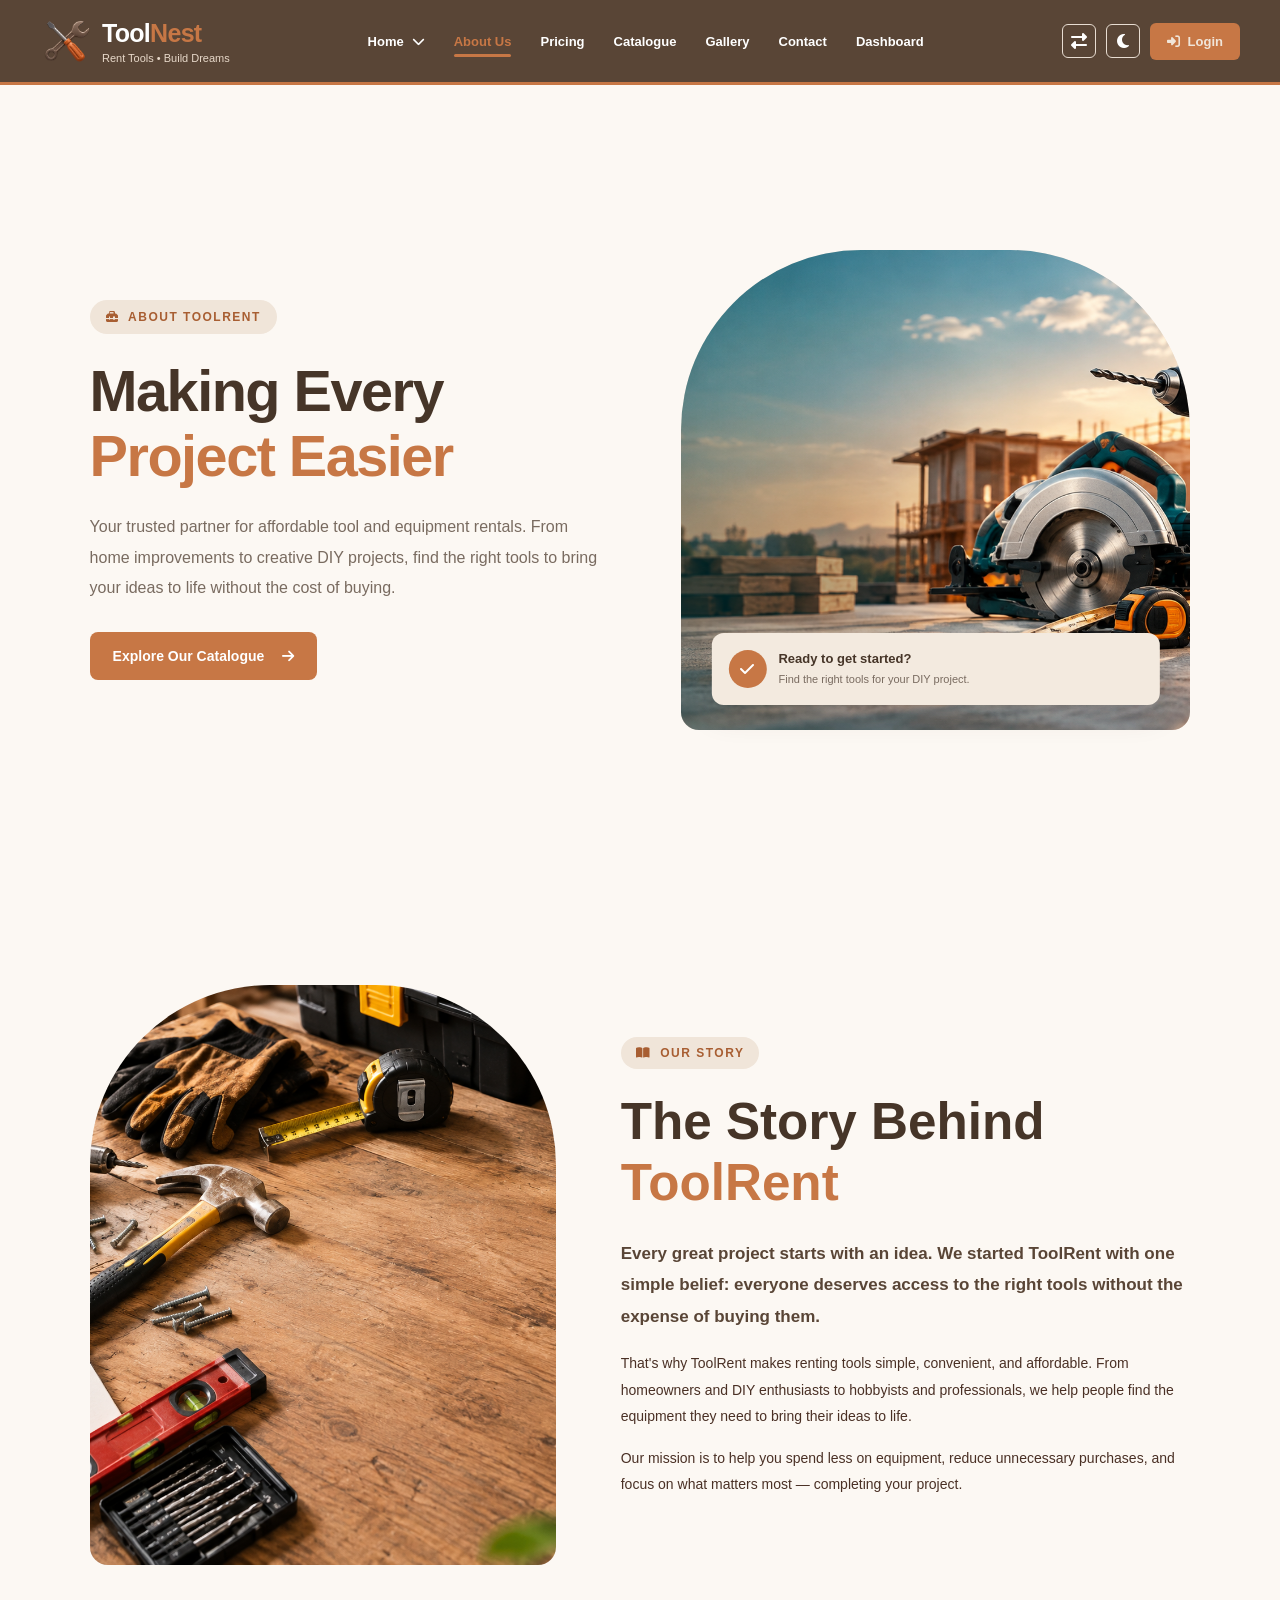
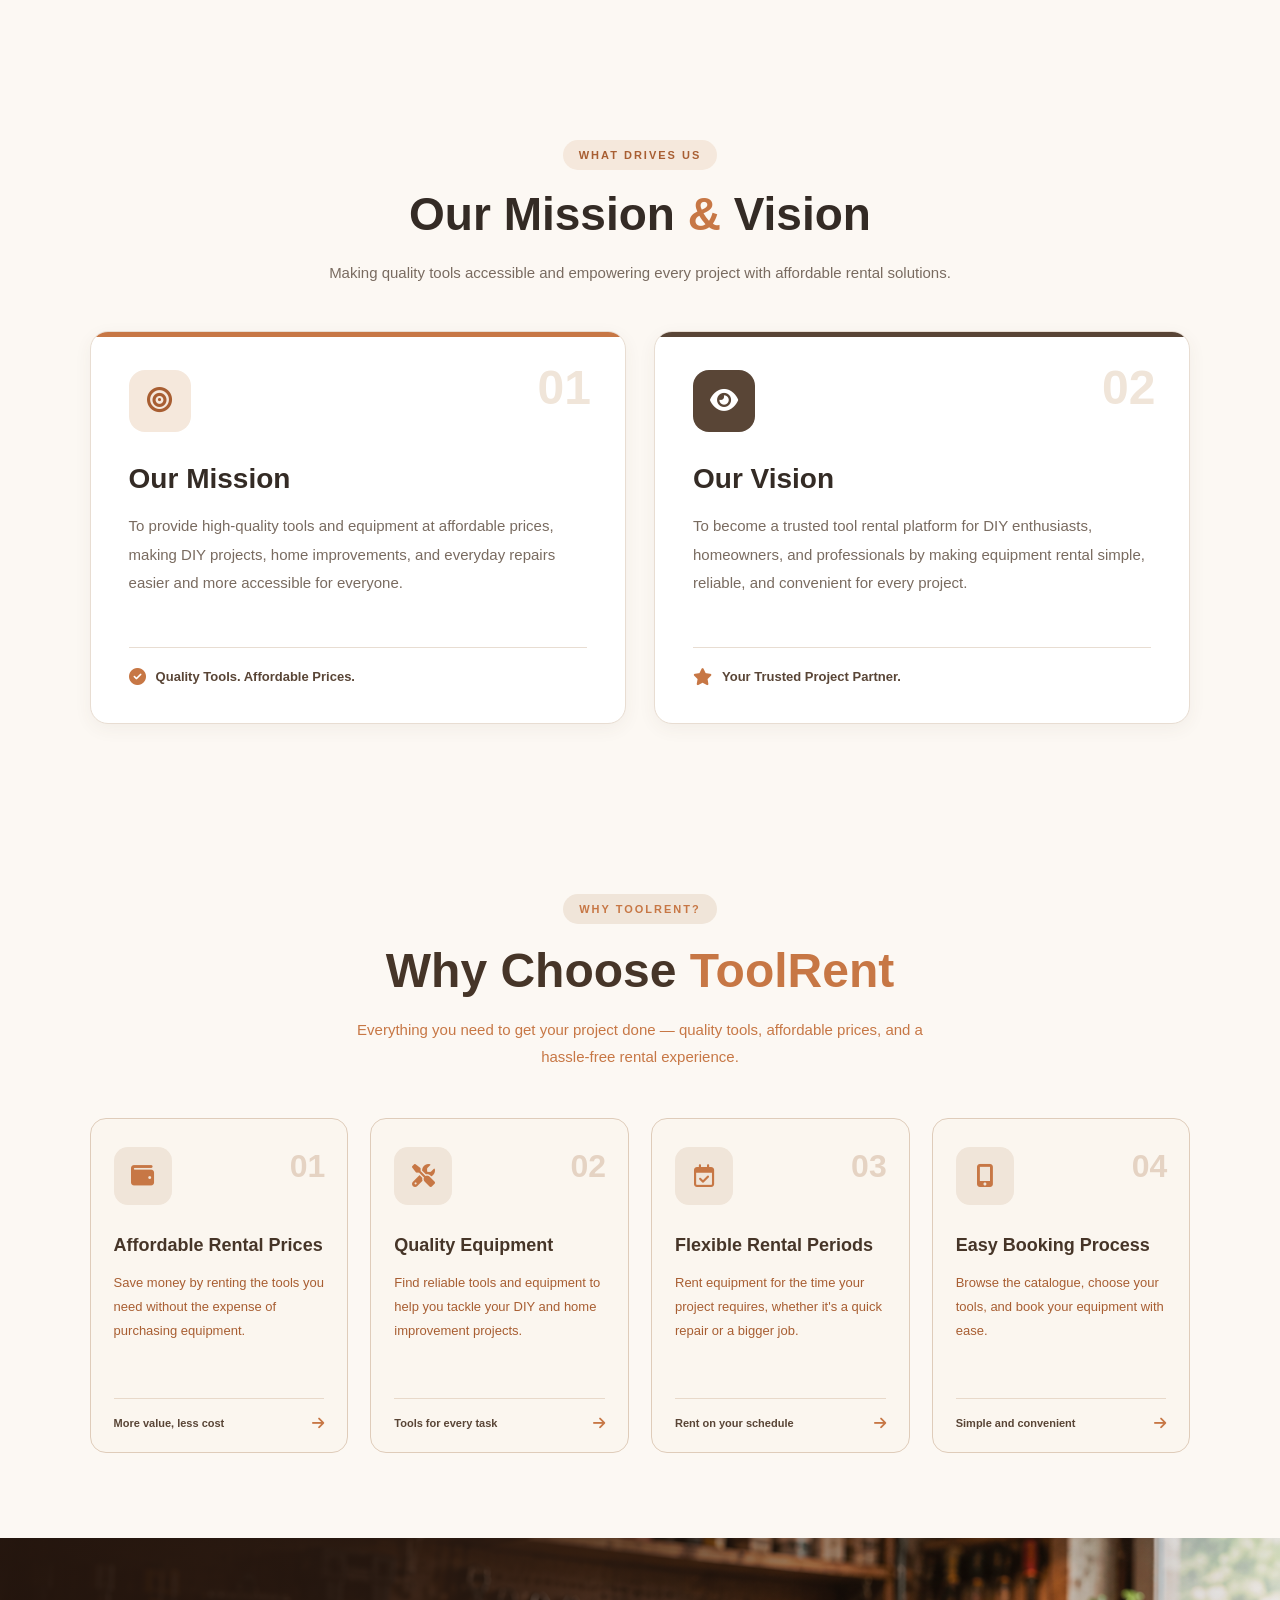
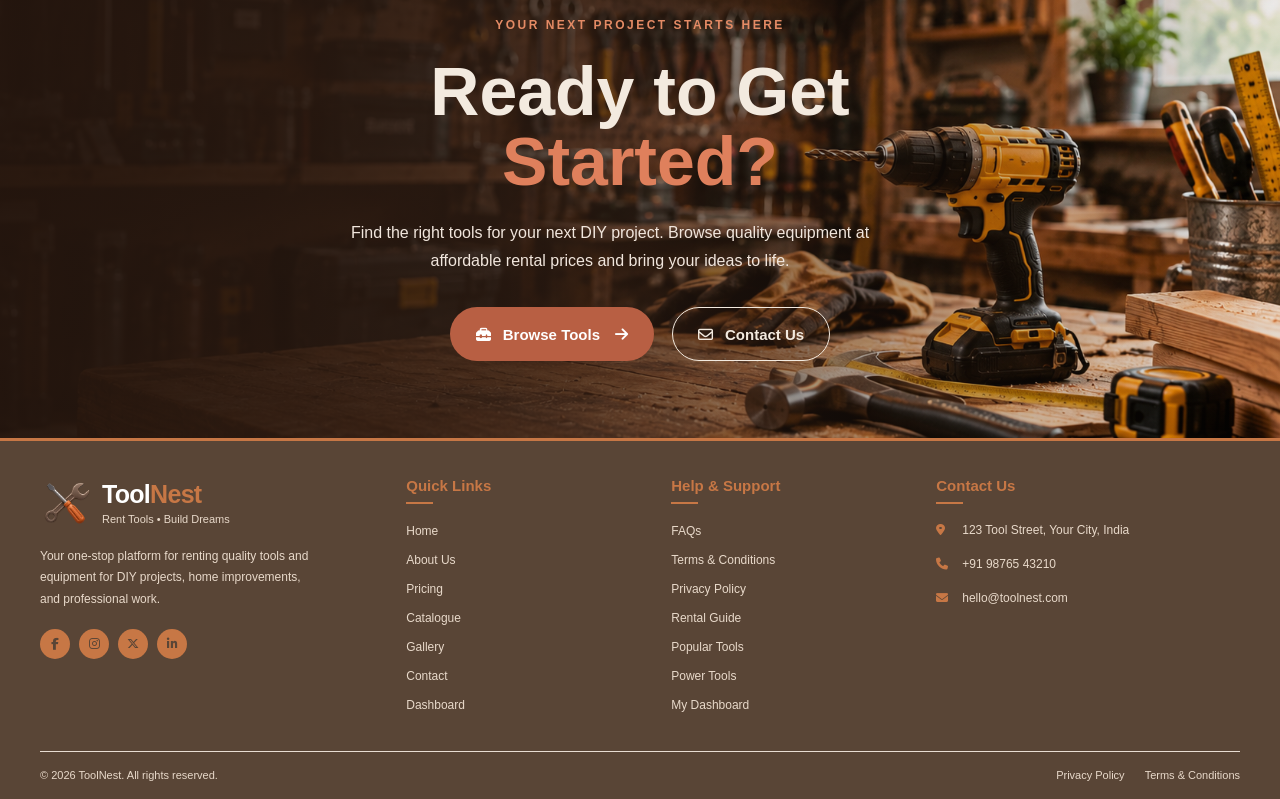
==== commit 75d3f5b7: "first commit" ====
--- a/about.html
+++ b/about.html
@@ -16,72 +16,142 @@
 
 <body>
 
+
 <header class="site-header">
     <nav class="navbar container">
 
-        <a href="#" class="logo">
-            <img src="images/logo.png"
-                 alt="ToolNest Logo"
-                 class="logo-image">
-
-            <div>
-                <div class="brand-name">Tool<span>Nest</span></div>
-                <div class="tagline">Rent Tools • Build Dreams</div>
+        <!-- Logo -->
+        <a href="index.html" class="logo">
+            <img
+                src="images/logo.png"
+                alt="ToolNest Logo"
+                class="logo-image"
+            >
+
+            <div class="logo-text">
+                <div class="brand-name">
+                    Tool<span>Nest</span>
+                </div>
+                <div class="tagline">
+                    Rent Tools • Build Dreams
+                </div>
             </div>
         </a>
 
+        <!-- Navigation Menu -->
         <div class="nav-menu" id="navMenu">
             <ul class="nav-links">
 
+                <!-- Home Dropdown -->
                 <li class="nav-item dropdown">
-                    <button class="dropdown-toggle"
-                            id="homeDropdown"
-                            aria-expanded="false"
-                            type="button">
-                        Home <i class="fa-solid fa-chevron-down"></i>
+                    <button
+                        class="dropdown-toggle"
+                        id="homeDropdown"
+                        aria-expanded="false"
+                        aria-controls="homeDropdownMenu"
+                        type="button"
+                    >
+                        Home
+                        <i class="fa-solid fa-chevron-down"></i>
                     </button>
 
-                    <ul class="dropdown-menu" id="homeDropdownMenu">
-                        <li><a href="index.html">Home 1</a></li>
-                        <li><a href="home2.html">Home 2</a></li>
+                    <ul
+                        class="dropdown-menu"
+                        id="homeDropdownMenu"
+                    >
+                        <li>
+                            <a href="index.html">Home 1</a>
+                        </li>
+                        <li>
+                            <a href="home2.html">Home 2</a>
+                        </li>
                     </ul>
                 </li>
 
-                <li class="nav-item"><a href="about.html">About Us</a></li>
-                <li class="nav-item"><a href="pricing.html">Pricing</a></li>
-                <li class="nav-item"><a href="catalogue.html">Catalogue</a></li>
-                <li class="nav-item"><a href="gallery.html">Gallery</a></li>
-                <li class="nav-item"><a href="contact.html">Contact</a></li>
-                <li class="nav-item"><a href="dashboard.html">Dashboard</a></li>
+                <!-- Main Navigation Links -->
+                <li class="nav-item">
+                    <a href="about.html">About Us</a>
+                </li>
+
+                <li class="nav-item">
+                    <a href="pricing.html">Pricing</a>
+                </li>
+
+                <li class="nav-item">
+                    <a href="catalogue.html">Catalogue</a>
+                </li>
+
+                <li class="nav-item">
+                    <a href="gallery.html">Gallery</a>
+                </li>
+
+                <li class="nav-item">
+                    <a href="contact.html">Contact</a>
+                </li>
+
+                <li class="nav-item">
+                    <a href="dashboard.html">Dashboard</a>
+                </li>
+
+                <!-- Login: Mobile Hamburger Menu Only -->
+                <li class="nav-item mobile-login-item">
+                    <a href="login.html" class="login-btn">
+                        <i class="fa-solid fa-right-to-bracket"></i>
+                        <span>Login</span>
+                    </a>
+                </li>
 
             </ul>
         </div>
 
+        <!-- Header Actions -->
         <div class="nav-actions">
 
-            <button class="icon-btn" id="rtlToggle"
-                    title="Toggle RTL" aria-label="Toggle RTL">
+            <!-- RTL Toggle -->
+            <button
+                class="icon-btn"
+                id="rtlToggle"
+                type="button"
+                title="Toggle RTL"
+                aria-label="Toggle right-to-left layout"
+            >
                 <i class="fa-solid fa-right-left"></i>
             </button>
 
-            <button class="icon-btn" id="themeToggle"
-                    title="Toggle theme" aria-label="Toggle theme">
+            <!-- Dark / Light Mode Toggle -->
+            <button
+                class="icon-btn"
+                id="themeToggle"
+                type="button"
+                title="Toggle theme"
+                aria-label="Toggle dark and light mode"
+            >
                 <i class="fa-solid fa-moon" id="themeIcon"></i>
             </button>
 
-            <a href="login.html" class="login-btn">
+            <!-- Login: Desktop Only -->
+            <a href="login.html" class="login-btn desktop-login-btn">
+                <i class="fa-solid fa-right-to-bracket"></i>
                 <span>Login</span>
             </a>
 
         </div>
 
-        <button class="mobile-menu-btn" id="mobileMenuBtn"
-                aria-label="Toggle navigation" aria-expanded="false">
+        <!-- Mobile Hamburger Button -->
+        <button
+            class="mobile-menu-btn"
+            id="mobileMenuBtn"
+            type="button"
+            aria-label="Toggle navigation"
+            aria-controls="navMenu"
+            aria-expanded="false"
+        >
             <i class="fa-solid fa-bars"></i>
         </button>
 
     </nav>
 </header>
+<!-- ===== End ToolNest Header ===== -->
 
 <section class="about-hero">
   <div class="hero-content">
@@ -89,7 +159,6 @@
       <i class="fa-solid fa-toolbox"></i>
       ABOUT TOOLRENT
     </span>
-
     <h1>
       Making Every<br>
       <span>Project Easier</span>
@@ -137,11 +206,6 @@
         src="images/image9.png"
         alt="Tools and equipment arranged in a DIY workshop"
       />
-
-      <div class="story-badge">
-        <i class="fa-solid fa-screwdriver-wrench"></i>
-        <span>Built for Every Project</span>
-      </div>
     </div>
 
     <div class="story-content">
@@ -175,46 +239,6 @@
         reduce unnecessary purchases, and focus on what
         matters most — completing your project.
       </p>
-
-      <div class="story-highlights">
-
-        <div class="story-point">
-          <div class="point-icon">
-            <i class="fa-solid fa-lightbulb"></i>
-          </div>
-          <div>
-            <h3>Our Beginning</h3>
-            <p>Making tool rentals simple and accessible.</p>
-          </div>
-        </div>
-
-        <div class="story-point">
-          <div class="point-icon">
-            <i class="fa-solid fa-wallet"></i>
-          </div>
-          <div>
-            <h3>Affordable Access</h3>
-            <p>Get the tools you need without buying them.</p>
-          </div>
-        </div>
-
-        <div class="story-point">
-          <div class="point-icon">
-            <i class="fa-solid fa-hammer"></i>
-          </div>
-          <div>
-            <h3>Our Purpose</h3>
-            <p>Helping everyone turn ideas into reality.</p>
-          </div>
-        </div>
-
-      </div>
-
-      <div class="story-quote">
-        <i class="fa-solid fa-quote-left"></i>
-        Great ideas shouldn't be limited by the cost of tools.
-      </div>
-    </div>
 
   </div>
 </section>
--- a/about.css
+++ b/about.css
@@ -1,71 +1,54 @@
 :root {
-    /* Earth Brown & Terracotta — Tool & Equipment Rental */
     --primary: #594536;
     --primary-dark: #463528;
     --primary-light: #F0E5D9;
-
     --secondary: #C77745;
     --secondary-dark: #A85E32;
     --secondary-light: #F5E8DC;
-
     --background: #FCF8F3;
     --surface: #FFFFFF;
     --surface-muted: #F6EEE6;
-
     --heading: #342B25;
     --body-text: #796B60;
     --white: #FFFFFF;
     --text: #FFFFFF;
     --border: #E8DDD2;
-
-    /* Compatibility aliases for existing selectors */
     --navy: var(--primary);
     --navy-light: var(--primary-dark);
     --yellow: var(--secondary);
 }
-
 * {
     margin: 0;
     padding: 0;
     box-sizing: border-box;
 }
-
 body {
     font-family: Arial, Helvetica, sans-serif;
     background: var(--background);
     color: var(--body-text);
     transition: .25s;
 }
-
 a {
     text-decoration: none;
     color: inherit;
 }
-
 button {
     font: inherit;
     cursor: pointer;
 }
-
 .container {
     width: min(1200px, 94%);
     margin: auto;
 }
-
-/* ============== HEADER ============== */
-
-
 .site-header {
     background: var(--navy);
     color: var(--text);
     border-bottom: 3px solid var(--yellow);
-
     position: sticky;
     top: 0;
     z-index: 1000;
     width: 100%;
 }
-
 .navbar {
     min-height: 82px;
     display: flex;
@@ -73,58 +56,45 @@
     justify-content: space-between;
     gap: 22px;
 }
-
-/* Brand */
-
 .logo {
     display: flex;
     align-items: center;
     gap: 10px;
     flex-shrink: 0;
 }
-
 .logo-image {
     width: 52px;
     height: 52px;
     object-fit: contain;
 }
-
 .brand-name {
     font-size: 25px;
     font-weight: 800;
     letter-spacing: -.7px;
     white-space: nowrap;
 }
-
 .brand-name span {
-    color: var(--yellow);
-}
-
+    color: var(--secondary);
+}
 .tagline {
     font-size: 11px;
     margin-top: 4px;
-    color: #F0E5D9;
+    color: var(--primary-light);
     white-space: nowrap;
 }
-
-/* Navigation */
-
 .nav-menu {
     display: flex;
     align-items: center;
 }
-
 .nav-links {
     display: flex;
     align-items: center;
     gap: 5px;
     list-style: none;
 }
-
 .nav-item {
     position: relative;
 }
-
 .nav-item > a,
 .dropdown-toggle {
     display: flex;
@@ -140,14 +110,12 @@
     white-space: nowrap;
     transition: .2s;
 }
-
 .nav-item > a:hover,
 .dropdown-toggle:hover,
 .dropdown-toggle[aria-expanded="true"] {
     background: var(--yellow);
     color: var(--navy);
 }
-
 .dropdown-menu {
     display: none;
     position: absolute;
@@ -161,32 +129,25 @@
     list-style: none;
     box-shadow: 0 10px 25px #0003;
 }
-
 .dropdown-menu.show {
     display: block;
 }
-
 .dropdown-menu a {
     display: block;
     padding: 10px 12px;
     font-size: 13px;
     border-radius: 5px;
 }
-
 .dropdown-menu a:hover {
     background: var(--yellow);
     color: var(--navy);
 }
-
-/* Right actions */
-
 .nav-actions {
     display: flex;
     align-items: center;
     gap: 10px;
     flex-shrink: 0;
 }
-
 .icon-btn {
     width: 34px;
     height: 34px;
@@ -197,29 +158,25 @@
     border: 1px solid var(--border);
     border-radius: 6px;
 }
-
 .icon-btn:hover {
-    background: var(--yellow);
-    color: var(--navy);
-}
-
+    background: var(--secondary);
+    color: var(--primary-light);
+}
 .login-btn {
     display: flex;
     align-items: center;
     gap: 8px;
     padding: 11px 17px;
     border-radius: 6px;
-    background: var(--yellow);
-    color: var(--navy);
+    background: var(--secondary);
+    color: var(--primary-light);
     font-size: 13px;
     font-weight: 700;
     white-space: nowrap;
 }
-
 .login-btn:hover {
     background: var(--secondary-dark);
 }
-
 .mobile-menu-btn {
     display: none;
     width: 36px;
@@ -229,9 +186,6 @@
     background: transparent;
     color: white;
 }
-
-/* ============== MAIN CONTENT ============== */
-
 .demo-section {
     min-height: 320px;
     padding: 65px 0;
@@ -239,7 +193,6 @@
     align-items: center;
     background: var(--background);
 }
-
 .section-label {
     display: inline-block;
     padding: 7px 12px;
@@ -250,7 +203,6 @@
     font-size: 12px;
     font-weight: 700;
 }
-
 .demo-section h1 {
     max-width: 620px;
     margin-bottom: 15px;
@@ -258,25 +210,21 @@
     font-size: clamp(30px, 4vw, 44px);
     line-height: 1.15;
 }
-
 .demo-section h1 span {
     display: block;
     color: var(--secondary-dark);
 }
-
 .demo-section p {
     max-width: 550px;
     color: var(--body-text);
     font-size: 14px;
     line-height: 1.8;
 }
-
 .hero-buttons {
     display: flex;
     gap: 12px;
     margin-top: 22px;
 }
-
 .primary-btn,
 .secondary-btn {
     display: inline-flex;
@@ -287,36 +235,28 @@
     font-size: 13px;
     font-weight: 700;
 }
-
 .primary-btn {
     background: var(--yellow);
     color: var(--navy);
 }
-
 .secondary-btn {
     border: 1px solid var(--navy);
     color: var(--navy);
 }
-
-/* ============== FOOTER ============== */
-
 .site-footer {
     background: var(--navy);
     color: var(--text);
     border-top: 3px solid var(--yellow);
 }
-
 .footer-grid {
     display: grid;
     grid-template-columns: 1.45fr 1fr 1fr 1.35fr;
     gap: 40px;
     padding: 36px 0 27px;
 }
-
 .footer-logo {
     margin-bottom: 17px;
 }
-
 .footer-brand p {
     max-width: 280px;
     margin-bottom: 18px;
@@ -324,13 +264,11 @@
     font-size: 12px;
     line-height: 1.8;
 }
-
 .footer-column h3 {
     margin-bottom: 17px;
     color: var(--yellow);
     font-size: 15px;
 }
-
 .footer-column h3::after {
     content: "";
     display: block;
@@ -339,31 +277,25 @@
     margin-top: 8px;
     background: var(--yellow);
 }
-
 .footer-column ul {
     list-style: none;
 }
-
 .footer-column li {
     margin-bottom: 11px;
 }
-
 .footer-column li a {
     color: #F0E5D9;
     font-size: 12px;
     transition: .2s;
 }
-
 .footer-column li a:hover {
     color: var(--yellow);
     padding-left: 3px;
 }
-
 .social-links {
     display: flex;
     gap: 9px;
 }
-
 .social-links a {
     width: 30px;
     height: 30px;
@@ -375,12 +307,10 @@
     font-size: 12px;
     transition: .2s;
 }
-
 .social-links a:hover {
     background: white;
     transform: translateY(-2px);
 }
-
 .footer-contact p {
     display: flex;
     align-items: flex-start;
@@ -391,13 +321,11 @@
     line-height: 1.6;
     overflow-wrap: anywhere;
 }
-
 .footer-contact i {
     width: 15px;
     margin-top: 3px;
     color: var(--yellow);
 }
-
 .footer-bottom {
     min-height: 48px;
     display: flex;
@@ -408,19 +336,14 @@
     font-size: 11px;
     color: #E8D9CA;
 }
-
 .footer-bottom-links {
     display: flex;
     flex-wrap: wrap;
     gap: 20px;
 }
-
 .footer-bottom-links a:hover {
     color: var(--yellow);
 }
-
-/* ============== LIGHT MODE ============== */
-
 body.light-mode {
     --navy: var(--primary);
     --navy-light: var(--primary-dark);
@@ -430,12 +353,10 @@
     --background: #FCF8F3;
     --surface: #FFFFFF;
 }
-
 body.light-mode .site-header,
 body.light-mode .site-footer {
     color: #FFFFFF;
 }
-
 body.light-mode .tagline,
 body.light-mode .footer-brand p,
 body.light-mode .footer-column li a,
@@ -443,65 +364,50 @@
 body.light-mode .footer-bottom {
     color: #E8D9CA;
 }
-
 body.light-mode .icon-btn {
     color: #FFFFFF;
 }
-
 body.light-mode .mobile-menu-btn {
     color: #FFFFFF;
 }
-
 body.light-mode .dropdown-menu a {
     color: #FFFFFF;
 }
-
-/* ============== RESPONSIVE ============== */
-
 @media (max-width: 1050px) {
     .navbar {
         gap: 12px;
     }
-
     .brand-name {
         font-size: 21px;
     }
-
     .logo-image {
         width: 45px;
         height: 45px;
     }
-
     .nav-links {
         gap: 0;
     }
-
     .nav-item > a,
     .dropdown-toggle {
         padding: 10px 8px;
         font-size: 12px;
     }
-
     .nav-actions {
         gap: 6px;
     }
-
     .footer-grid {
         gap: 24px;
     }
 }
-
 @media (max-width: 800px) {
     .navbar {
         min-height: 72px;
     }
-
     .mobile-menu-btn {
         display: grid;
         place-items: center;
         margin-left: auto;
     }
-
     .nav-menu {
         display: none;
         position: absolute;
@@ -512,17 +418,14 @@
         background: var(--navy);
         border-bottom: 3px solid var(--yellow);
     }
-
     .nav-menu.open {
         display: block;
     }
-
     .nav-links {
         display: flex;
         flex-direction: column;
         align-items: stretch;
     }
-
     .nav-item > a,
     .dropdown-toggle {
         width: 100%;
@@ -530,27 +433,22 @@
         justify-content: space-between;
         font-size: 14px;
     }
-
     .dropdown-menu {
         position: static;
         margin: 4px 0 8px;
         box-shadow: none;
     }
-
     .nav-actions {
         gap: 5px;
     }
-
     .login-btn {
         padding: 10px 12px;
     }
-
     .footer-grid {
         grid-template-columns: repeat(2, minmax(0, 1fr));
         gap: 30px;
     }
 }
-
 @media (max-width: 480px) {
     .container {
         width: 92%;
@@ -611,41 +509,28 @@
         padding: 45px 0;
     }
 }
-
-
-
-/* ================= HERO SECTION ================= */
-
 .hero-section {
     --hero-text: #ffffff;
     --hero-muted: #F0E5D9;
     --hero-accent: var(--secondary);
-
     position: relative;
     isolation: isolate;
     display: flex;
     align-items: center;
-
     min-height: 620px;
     padding: 100px 6%;
-
     background-color: #463528;
     background-image: url("images/hero1.jpg");
     background-size: cover;
     background-position: center;
     background-repeat: no-repeat;
-
     overflow: hidden;
     color: var(--hero-text);
 }
-
-/* Navy overlay */
-
 .hero-overlay {
     position: absolute;
     inset: 0;
     z-index: -1;
-
     background: linear-gradient(
         90deg,
         rgba(25, 57, 45, 0.96) 0%,
@@ -653,88 +538,69 @@
         rgba(36, 75, 60, 0.40) 100%
     );
 }
-
 .hero-container {
     width: 100%;
     max-width: 1200px;
     margin: 0 auto;
 }
-
 .hero-content {
     max-width: 720px;
 }
-
 .hero-tag {
     display: inline-flex;
     align-items: center;
     gap: 10px;
-
     margin-bottom: 24px;
     padding: 10px 16px;
-
     border: 1px solid rgba(217, 154, 69, 0.55);
     border-radius: 50px;
-
     color: #DFA477;
     background: rgba(217, 154, 69, 0.12);
-
     font-size: 12px;
     font-weight: 700;
     letter-spacing: 1.5px;
 }
-
 .hero-content h1 {
     margin: 0 0 22px;
-
     color: var(--hero-text);
     font-size: clamp(38px, 5vw, 64px);
     font-weight: 800;
     line-height: 1.12;
     letter-spacing: -1.5px;
 }
-
 .hero-content h1 span {
     display: block;
     color: var(--hero-accent);
 }
-
 .hero-description {
     max-width: 590px;
     margin: 0 0 30px;
-
     color: var(--hero-muted);
     font-size: 17px;
     line-height: 1.8;
 }
-
 .hero-buttons {
     display: flex;
     flex-wrap: wrap;
     gap: 16px;
 }
-
 .hero-buttons .btn {
     display: inline-flex;
     align-items: center;
     justify-content: center;
     gap: 12px;
-
     min-height: 52px;
     padding: 14px 25px;
-
     border: 2px solid transparent;
     border-radius: 8px;
-
     font-size: 15px;
     font-weight: 700;
     text-decoration: none;
-
     transition:
         background 0.25s ease,
         color 0.25s ease,
         transform 0.25s ease;
 }
-
 .btn-primary {
     color: #342B25;
     background: #C77745;
@@ -776,22 +642,14 @@
 .hero-features i {
     color: #DFA477;
 }
-
-/* ================= DARK MODE ================= */
-
 html[data-theme="dark"] .hero-section {
     --hero-text: #FCF8F3;
     --hero-muted: #E8D9CA;
 }
-
-/* ================= LIGHT MODE ================= */
-
 html[data-theme="light"] .hero-section {
     --hero-text: #ffffff;
     --hero-muted: #F0E5D9;
 }
-
-/* ================= 1024px TABLET ================= */
 
 @media (max-width: 1024px) {
     .hero-section {
@@ -822,9 +680,6 @@
         );
     }
 }
-
-/* ================= 768px TABLET ================= */
-
 @media (max-width: 768px) {
     .hero-section {
         min-height: 540px;
@@ -857,9 +712,6 @@
         gap: 14px 20px;
     }
 }
-
-/* ================= MOBILE ================= */
-
 @media (max-width: 480px) {
     .hero-section {
         min-height: 570px;
@@ -898,16 +750,11 @@
         margin-top: 26px;
     }
 }
-
-/* Accessibility */
-
 @media (prefers-reduced-motion: reduce) {
     .hero-buttons .btn {
         transition: none;
     }
 }
-
-/* ================= THEME TOKENS / DARK MODE ================= */
 html[data-theme="light"], body.light-mode {
     color-scheme: light;
     --background: #FCF8F3;
@@ -1013,8 +860,6 @@
     --hero-text: #FFFFFF;
     --hero-muted: #F0E5D9;
 }
-
-/* Keep the header/footer contrast correct when the legacy body class is used. */
 body.light-mode .site-header,
 body.light-mode .site-footer {
     color: #FFFFFF;
@@ -1033,14 +878,6 @@
 body.light-mode .dropdown-menu a {
     color: #FFFFFF;
 }
-
-
-/* =====================================================
-   TOOLRENT THEME OVERRIDE — LIGHT / DARK MODE
-   Works with html[data-theme="light|dark"] and body classes.
-   Keep this block at the VERY END of the CSS file.
-   ===================================================== */
-
 html[data-theme="light"],
 body.light-mode {
     color-scheme: light;
@@ -1093,8 +930,6 @@
     color: var(--body-text);
     transition: background-color .25s ease, color .25s ease;
 }
-
-/* General content backgrounds */
 html[data-theme="light"] body,
 body.light-mode {
     background-color: #FCF8F3;
@@ -1142,8 +977,6 @@
     background-color: var(--background);
     color: var(--body-text);
 }
-
-/* Shared cards and panels */
 html[data-theme="dark"] .tool-card,
 html[data-theme="dark"] .card,
 html[data-theme="dark"] .category-card,
@@ -1201,8 +1034,6 @@
     background-color: var(--surface);
     border-color: var(--border);
 }
-
-/* Header, dropdown and footer retain strong contrast */
 .site-header,
 .site-footer {
     background-color: var(--navy);
@@ -1243,8 +1074,6 @@
 body.dark-mode .footer-bottom {
     color: #E8D9CA;
 }
-
-/* Hero image remains visible in both themes */
 .hero-section {
     background-image: url("images/hero1.jpg");
     background-color: var(--primary-dark);
@@ -1277,18 +1106,393 @@
 .form-container {
     transition: background-color .25s ease, color .25s ease, border-color .25s ease;
 }
-
-
-
-:root {
-  --earth-brown: #70452F;
-  --dark-brown: #4A3025;
-  --terracotta: #B85F43;
-  --cream: #F3EADF;
-  --sand: #E6D4C2;
-  --muted: #765744;
-}
-
+.site-header .nav-links .nav-item > a,
+.site-header .nav-links .nav-item > .dropdown-toggle {
+    position: relative;
+    display: inline-flex;
+    align-items: center;
+    justify-content: center;
+    gap: 8px;
+    height: 100%;
+    background: transparent !important;
+    color: var(--text);
+    text-decoration: none;
+    box-shadow: none;
+    transition: color 0.3s ease;
+}
+.site-header .nav-links .nav-item > a::after,
+.site-header .nav-links .nav-item > .dropdown-toggle::after {
+    content: "";
+    position: absolute;
+    left: 12px;
+    right: 12px;
+    bottom: 3px;
+    height: 3px;
+    background: var(--secondary);
+    border-radius: 3px;
+    transform: scaleX(0);
+    transform-origin: center;
+    transition: transform 0.3s ease;
+    pointer-events: none;
+}
+.site-header .nav-links .nav-item > a.active::after,
+.site-header .nav-links .nav-item > .dropdown-toggle.active::after,
+.site-header .nav-links .nav-item > .dropdown-toggle[aria-expanded="true"]::after {
+    transform: scaleX(1);
+}
+.site-header .nav-links .nav-item > a:hover::after,
+.site-header .nav-links .nav-item > a:focus-visible::after,
+.site-header .nav-links .nav-item > .dropdown-toggle:hover::after,
+.site-header .nav-links .nav-item > .dropdown-toggle:focus-visible::after {
+    transform: scaleX(1);
+}
+.site-header .nav-links .nav-item > a:hover,
+.site-header .nav-links .nav-item > a.active,
+.site-header .nav-links .nav-item > a:focus-visible,
+.site-header .nav-links .nav-item > .dropdown-toggle:hover,
+.site-header .nav-links .nav-item > .dropdown-toggle.active,
+.site-header .nav-links .nav-item > .dropdown-toggle[aria-expanded="true"],
+.site-header .nav-links .nav-item > .dropdown-toggle:focus-visible {
+    color: var(--secondary) !important;
+    background: transparent !important;
+    box-shadow: none !important;
+}
+.site-header .dropdown-menu {
+    background: var(--navy-light);
+    border-color: var(--border);
+}
+.site-header .dropdown-menu a {
+    display: block;
+    position: relative;
+    color: var(--text);
+    background: transparent;
+    transition: color 0.3s ease, background-color 0.3s ease;
+}
+.site-header .dropdown-menu a::after {
+    display: none !important;
+}
+.site-header .dropdown-menu a:hover,
+.site-header .dropdown-menu a:focus-visible,
+.site-header .dropdown-menu a.active {
+    color: var(--secondary) !important;
+    background: transparent !important;
+}
+@media (max-width: 800px) {
+
+    .site-header .nav-links .nav-item > a,
+    .site-header .nav-links .nav-item > .dropdown-toggle {
+        width: 100%;
+        min-height: 42px;
+        justify-content: space-between;
+        background: transparent !important;
+    }
+    .site-header .nav-links .nav-item > a::after,
+    .site-header .nav-links .nav-item > .dropdown-toggle::after {
+        display: block !important;
+        left: auto;
+        right: 12px;
+        bottom: 0;
+        width: 45px;
+        transform: scaleX(0);
+    }
+    .site-header .nav-links .nav-item > a:hover::after,
+    .site-header .nav-links .nav-item > a.active::after,
+    .site-header .nav-links .nav-item > .dropdown-toggle:hover::after,
+    .site-header .nav-links .nav-item > .dropdown-toggle.active::after,
+    .site-header .nav-links .nav-item > .dropdown-toggle[aria-expanded="true"]::after {
+        transform: scaleX(1);
+    }
+}
+.site-header .nav-links .nav-item > a,
+.site-header .nav-links .nav-item > a:visited {
+    color: #FFFFFF !important;
+    opacity: 1 !important;
+    visibility: visible !important;
+    background: transparent !important;
+}
+.site-header .nav-links .nav-item > a:hover,
+.site-header .nav-links .nav-item > a:focus-visible,
+.site-header .nav-links .nav-item > a.active {
+    color: var(--secondary) !important;
+    opacity: 1 !important;
+    visibility: visible !important;
+    background: transparent !important;
+}
+.site-header .nav-links .dropdown-toggle,
+.site-header .nav-links .dropdown-toggle:hover,
+.site-header .nav-links .dropdown-toggle:focus-visible {
+    opacity: 1 !important;
+    visibility: visible !important;
+    background: transparent !important;
+}
+.site-header .nav-links .dropdown-toggle i,
+.site-header .nav-links .dropdown-toggle svg {
+    opacity: 1 !important;
+    visibility: visible !important;
+}
+.site-header {
+    position: sticky;
+    top: 0;
+    z-index: 1000;
+    width: 100%;
+}
+
+.navbar {
+    position: relative;
+    width: 94%;
+    max-width: 1200px;
+    margin-inline: auto;
+}
+.mobile-login-item {
+    display: none;
+}
+
+@media (min-width: 801px) {
+    .nav-menu {
+        display: flex;
+        position: static;
+        width: auto;
+        padding: 0;
+        background: transparent;
+        border: 0;
+    }
+
+    .mobile-menu-btn {
+        display: none;
+    }
+
+    .desktop-login-btn {
+        display: flex;
+    }
+
+    .mobile-login-item {
+        display: none !important;
+    }
+}
+@media (max-width: 800px) {
+    .navbar {
+        min-height: 72px;
+        gap: 10px;
+    }
+
+    .logo {
+        min-width: 0;
+        flex: 1 1 auto;
+    }
+
+    .logo-image {
+        width: 40px;
+        height: 40px;
+    }
+
+    .brand-name {
+        font-size: 20px;
+    }
+
+    .tagline {
+        font-size: 9px;
+    }
+
+    .nav-actions {
+        flex-shrink: 0;
+        gap: 7px;
+    }
+    .desktop-login-btn {
+        display: none !important;
+    }
+    .mobile-menu-btn {
+        display: grid;
+        place-items: center;
+        flex-shrink: 0;
+        width: 38px;
+        height: 38px;
+        margin: 0;
+    }
+    .nav-menu {
+        display: none;
+        position: absolute;
+        top: 100%;
+        left: 0;
+        right: 0;
+        width: 100%;
+        max-height: calc(100vh - 80px);
+        overflow-y: auto;
+        padding: 12px 4% 18px;
+        background: var(--navy);
+        border-bottom: 3px solid var(--yellow);
+        box-shadow: 0 10px 22px rgba(0, 0, 0, 0.18);
+    }
+    .nav-menu.open {
+        display: block;
+    }
+
+    .nav-links {
+        display: flex;
+        flex-direction: column;
+        align-items: stretch;
+        gap: 3px;
+        width: 100%;
+    }
+
+    .nav-links > .nav-item {
+        width: 100%;
+    }
+
+    .nav-links .nav-item > a,
+    .nav-links .dropdown-toggle {
+        display: flex;
+        width: 100%;
+        min-height: 44px;
+        justify-content: space-between;
+        padding: 12px;
+        font-size: 14px;
+        text-align: start;
+    }
+    .site-header .nav-links .nav-item > a,
+    .site-header .nav-links .dropdown-toggle {
+        color: #FFFFFF !important;
+    }
+
+    .site-header .nav-links .nav-item > a:hover,
+    .site-header .nav-links .nav-item > a.active,
+    .site-header .nav-links .dropdown-toggle:hover,
+    .site-header .nav-links .dropdown-toggle[aria-expanded="true"] {
+        color: var(--secondary) !important;
+    }
+    .dropdown-menu {
+        position: static;
+        display: none;
+        width: 100%;
+        min-width: 0;
+        margin: 4px 0 8px;
+        padding: 5px;
+        background: var(--navy-light);
+        border: 1px solid var(--border);
+        box-shadow: none;
+    }
+
+    .dropdown-menu.show {
+        display: block;
+    }
+
+    .dropdown-menu a {
+        padding: 11px 14px;
+    }
+    .mobile-login-item {
+        display: block !important;
+        margin-top: 10px;
+        padding-top: 12px;
+        border-top: 1px solid var(--border);
+    }
+
+    .mobile-login-item .login-btn {
+        display: flex;
+        width: 100%;
+        min-height: 44px;
+        justify-content: center;
+        align-items: center;
+        padding: 12px 16px;
+        color: #FFFFFF;
+        background: var(--secondary);
+        border-radius: 6px;
+    }
+
+    .mobile-login-item .login-btn i {
+        display: inline-block;
+    }
+    .footer-grid {
+        grid-template-columns: repeat(2, minmax(0, 1fr));
+        gap: 28px 22px;
+    }
+
+    .footer-brand p {
+        max-width: 100%;
+    }
+
+    .footer-contact p {
+        overflow-wrap: anywhere;
+    }
+
+    .footer-bottom {
+        flex-wrap: wrap;
+        padding: 14px 0;
+    }
+}
+@media (max-width: 480px) {
+    .navbar {
+        width: 94%;
+        gap: 7px;
+    }
+
+    .brand-name {
+        font-size: 18px;
+        letter-spacing: -0.4px;
+    }
+
+    .logo-image {
+        width: 35px;
+        height: 35px;
+    }
+
+    .tagline {
+        white-space: normal;
+        line-height: 1.3;
+    }
+
+    .nav-actions {
+        gap: 5px;
+    }
+
+    .icon-btn {
+        width: 32px;
+        height: 32px;
+    }
+
+    .mobile-menu-btn {
+        width: 35px;
+        height: 35px;
+    }
+
+    .footer-grid {
+        grid-template-columns: repeat(2, minmax(0, 1fr));
+        gap: 24px 14px;
+        padding: 30px 0 22px;
+    }
+
+    .footer-column h3 {
+        font-size: 14px;
+    }
+
+    .footer-column li a,
+    .footer-brand p,
+    .footer-contact p {
+        font-size: 12px;
+    }
+
+    .footer-bottom {
+        align-items: flex-start;
+        flex-direction: column;
+        gap: 12px;
+    }
+
+    .footer-bottom-links {
+        gap: 12px;
+    }
+}
+@media (max-width: 350px) {
+    .footer-grid {
+        grid-template-columns: 1fr;
+    }
+
+    .brand-name {
+        font-size: 16px;
+    }
+
+    .logo-image {
+        width: 30px;
+        height: 30px;
+    }
+}
 .about-hero,
 .about-hero * {
   box-sizing: border-box;
@@ -1317,15 +1521,15 @@
   padding: 10px 16px;
   margin-bottom: 25px;
   border-radius: 30px;
-  background: var(--sand);
-  color: var(--terracotta);
+  background: var(--primary-light);
+  color: var(--secondary-dark);
   font-size: 12px;
   font-weight: 700;
   letter-spacing: 1.5px;
 }
 
 .hero-content h1 {
-  color: var(--dark-brown);
+  color: var(--primary-dark);
   font-family: Arial, Helvetica, sans-serif;
   font-size: clamp(42px, 4.5vw, 65px);
   line-height: 1.12;
@@ -1333,7 +1537,7 @@
 }
 
 .hero-content h1 span {
-  color: var(--terracotta);
+  color: var(--secondary);
 }
 
 .intro {
@@ -1350,7 +1554,7 @@
   gap: 18px;
   padding: 16px 23px;
   border-radius: 8px;
-  background: var(--terracotta);
+  background: var(--secondary);
   color: #fff;
   text-decoration: none;
   font-size: 14px;
@@ -1359,7 +1563,7 @@
 }
 
 .hero-btn:hover {
-  background: var(--earth-brown);
+  background: var(--secondary-dark);
   transform: translateY(-2px);
 }
 
@@ -1391,13 +1595,13 @@
   display: grid;
   place-items: center;
   border-radius: 12px;
-  background: var(--sand);
-  color: var(--earth-brown);
+  background: var(--primary-light);
+  color: var(--primary);
   font-size: 20px;
 }
 
 .feature h3 {
-  color: var(--dark-brown);
+  color: var(--primary-dark);
   font-size: 14px;
   margin: 0 0 6px;
 }
@@ -1407,15 +1611,12 @@
   font-size: 12px;
   margin: 0;
 }
-
-/* Real workshop image */
-
 .hero-image {
   position: relative;
   width: 100%;
   height: 480px;
   border-radius: 180px 180px 18px 18px;
-  background: var(--sand);
+  background: var(--primary-light);
 }
 
 .workshop-img {
@@ -1449,12 +1650,12 @@
   width: 38px;
   height: 38px;
   border-radius: 50%;
-  background: var(--terracotta);
+  background: var(--secondary);
   color: #fff;
 }
 
 .floating-card h4 {
-  color: var(--dark-brown);
+  color: var(--primary-dark);
   font-size: 13px;
   margin: 0 0 5px;
 }
@@ -1465,9 +1666,6 @@
   line-height: 1.5;
   margin: 0;
 }
-
-/* Responsive */
-
 @media (max-width: 900px) {
   .about-hero {
     grid-template-columns: 1fr 1fr;
@@ -1518,17 +1716,6 @@
   .hero-image {
     height: 310px;
   }
-}
-
-/* Our Story Section */
-
-:root {
-  --story-brown: #70452F;
-  --story-dark: #4A3025;
-  --story-terracotta: #B85F43;
-  --story-cream: #F3EADF;
-  --story-sand: #E6D4C2;
-  --story-muted: #765744;
 }
 
 .our-story,
@@ -1550,9 +1737,6 @@
   gap: 65px;
   align-items: center;
 }
-
-/* Image */
-
 .story-image {
   position: relative;
   min-height: 580px;
@@ -1567,33 +1751,6 @@
   object-fit: cover;
   border-radius: inherit;
 }
-
-.story-badge {
-  position: absolute;
-  bottom: 28px;
-  left: 50%;
-  transform: translateX(-50%);
-  width: 85%;
-  display: flex;
-  align-items: center;
-  justify-content: center;
-  gap: 12px;
-  padding: 18px;
-  border-radius: 12px;
-  background: var(--story-cream);
-  color: var(--story-brown);
-  box-shadow: 0 8px 25px #4A302520;
-  font-size: 14px;
-  font-weight: 700;
-}
-
-.story-badge i {
-  color: var(--story-terracotta);
-  font-size: 20px;
-}
-
-/* Text */
-
 .story-label {
   display: inline-flex;
   align-items: center;
@@ -1601,30 +1758,28 @@
   padding: 9px 15px;
   margin-bottom: 22px;
   border-radius: 30px;
-  background: var(--story-sand);
-  color: var(--story-terracotta);
+  background: var(--primary-light);
+  color: var(--secondary-dark);
   font-size: 12px;
   font-weight: 700;
   letter-spacing: 1.5px;
 }
-
 .story-content h2 {
   max-width: 560px;
   margin: 0 0 24px;
-  color: var(--story-dark);
+  color: var(--primary-dark);
   font-family: Arial, Helvetica, sans-serif;
   font-size: clamp(36px, 4vw, 52px);
   line-height: 1.2;
 }
-
 .story-content h2 span {
   display: block;
-  color: var(--story-terracotta);
+  color: var(--secondary);
 }
 
 .story-intro {
   margin: 0 0 18px;
-  color: var(--story-brown);
+  color: var(--primary);
   font-size: 17px;
   line-height: 1.85;
   font-weight: 600;
@@ -1632,20 +1787,16 @@
 
 .story-description {
   margin: 0 0 15px;
-  color: var(--story-muted);
+  color: var(--dark-brown);
   font-size: 14px;
   line-height: 1.9;
 }
-
-/* Highlights */
-
 .story-highlights {
   display: grid;
   grid-template-columns: 1fr;
   gap: 17px;
   margin-top: 28px;
 }
-
 .story-point {
   display: flex;
   align-items: center;
@@ -1682,9 +1833,6 @@
   font-size: 13px;
   line-height: 1.6;
 }
-
-/* Quote */
-
 .story-quote {
   display: flex;
   align-items: flex-start;
@@ -1706,9 +1854,6 @@
   color: var(--story-terracotta);
   font-size: 20px;
 }
-
-/* Responsive */
-
 @media (max-width: 950px) {
   .our-story {
     padding: 65px 5%;
@@ -1774,343 +1919,324 @@
     font-size: 14px;
   }
 }
-
 :root {
-  --mv-brown: #70452F;
-  --mv-dark: #4A3025;
-  --mv-terra: #B85F43;
-  --mv-cream: #F3EADF;
-  --mv-sand: #E6D4C2;
-  --mv-muted: #765744;
+    --primary: #594536;
+    --primary-dark: #463528;
+    --primary-light: #F0E5D9;
+
+    --secondary: #C77745;
+    --secondary-dark: #A85E32;
+    --secondary-light: #F5E8DC;
+
+    --background: #FCF8F3;
+    --surface: #FFFFFF;
+    --surface-muted: #F6EEE6;
+
+    --heading: #342B25;
+    --body-text: #796B60;
+    --white: #FFFFFF;
+    --text: #FFFFFF;
+    --border: #E8DDD2;
 }
 
 .mission-vision,
 .mission-vision * {
-  box-sizing: border-box;
+    box-sizing: border-box;
 }
 
 .mission-vision {
-  padding: 85px 7%;
-  background: var(--mv-cream);
-  font-family: Arial, Helvetica, sans-serif;
+    padding: 85px 7%;
+    background: var(--background);
+    font-family: Arial, Helvetica, sans-serif;
+    transition: background-color 0.3s ease, color 0.3s ease;
 }
 
 .mv-container {
-  max-width: 1150px;
-  margin: 0 auto;
-}
-
-/* Heading */
-
+    width: 100%;
+    max-width: 1150px;
+    margin: 0 auto;
+}
 .mv-heading {
-  text-align: center;
-  max-width: 650px;
-  margin: 0 auto 45px;
+    max-width: 650px;
+    margin: 0 auto 45px;
+    text-align: center;
 }
 
 .mv-eyebrow {
-  display: inline-block;
-  padding: 9px 16px;
-  margin-bottom: 16px;
-  border-radius: 30px;
-  background: var(--mv-sand);
-  color: var(--mv-terra);
-  font-size: 11px;
-  font-weight: 700;
-  letter-spacing: 2px;
+    display: inline-block;
+    padding: 9px 16px;
+    margin-bottom: 16px;
+    border-radius: 30px;
+    background: var(--secondary-light);
+    color: var(--secondary-dark);
+    font-size: 11px;
+    font-weight: 700;
+    letter-spacing: 2px;
+    transition: background-color 0.3s ease, color 0.3s ease;
 }
 
 .mv-heading h2 {
-  margin: 0 0 15px;
-  color: var(--mv-dark);
-  font-family: Arial, Helvetica, sans-serif;
-  font-size: clamp(32px, 4vw, 46px);
+    margin: 0 0 15px;
+    color: var(--heading);
+    font-family: Arial, Helvetica, sans-serif;
+    font-size: clamp(32px, 4vw, 46px);
+    line-height: 1.25;
+    transition: color 0.3s ease;
 }
 
 .mv-heading h2 span {
-  color: var(--mv-terra);
+    color: var(--secondary);
 }
 
 .mv-heading p {
-  margin: 0;
-  color: var(--mv-muted);
-  font-size: 15px;
-  line-height: 1.8;
-}
-
-/* Two cards */
-
+    margin: 0;
+    color: var(--body-text);
+    font-size: 15px;
+    line-height: 1.8;
+    transition: color 0.3s ease;
+}
 .mv-cards {
-  display: grid;
-  grid-template-columns: repeat(2, minmax(0, 1fr));
-  gap: 28px;
+    display: grid;
+    grid-template-columns: repeat(2, minmax(0, 1fr));
+    gap: 28px;
 }
 
 .mv-card {
-  position: relative;
-  overflow: hidden;
-  padding: 38px;
-  border: 1px solid #D8BCA6;
-  border-radius: 18px;
-  background: #FBF6EF;
-  transition: transform 0.3s ease,
-              box-shadow 0.3s ease;
+    position: relative;
+    overflow: hidden;
+    min-width: 0;
+    padding: 38px;
+    border: 1px solid var(--border);
+    border-radius: 18px;
+    background: var(--surface);
+    box-shadow: 0 5px 18px rgba(89, 69, 54, 0.06);
+    transition:
+        transform 0.3s ease,
+        box-shadow 0.3s ease,
+        background-color 0.3s ease,
+        border-color 0.3s ease;
 }
 
 .mv-card:hover {
-  transform: translateY(-6px);
-  box-shadow: 0 18px 35px #4A30251A;
-}
-
+    transform: translateY(-6px);
+    box-shadow: 0 18px 35px rgba(89, 69, 54, 0.12);
+}
 .mv-card::before {
-  content: "";
-  position: absolute;
-  top: 0;
-  left: 0;
-  width: 100%;
-  height: 5px;
-  background: var(--mv-terra);
+    content: "";
+    position: absolute;
+    top: 0;
+    left: 0;
+    width: 100%;
+    height: 5px;
+    background: var(--secondary);
 }
 
 .vision-card::before {
-  background: var(--mv-brown);
+    background: var(--primary);
 }
 
 .mv-icon {
-  display: grid;
-  place-items: center;
-  width: 62px;
-  height: 62px;
-  margin-bottom: 28px;
-  border-radius: 16px;
-  background: #EAD4C3;
-  color: var(--mv-terra);
-  font-size: 25px;
+    display: grid;
+    place-items: center;
+    width: 62px;
+    height: 62px;
+    margin-bottom: 28px;
+    border-radius: 16px;
+    background: var(--secondary-light);
+    color: var(--secondary-dark);
+    font-size: 25px;
+    transition: background-color 0.3s ease, color 0.3s ease;
 }
 
 .vision-card .mv-icon {
-  background: var(--mv-brown);
-  color: var(--mv-cream);
+    background: var(--primary);
+    color: var(--white);
 }
 
 .mv-number {
-  position: absolute;
-  top: 32px;
-  right: 34px;
-  color: #E5D3C3;
-  font-family: Arial, Helvetica, sans-serif;
-  font-size: 48px;
-  font-weight: 700;
-}
-
+    position: absolute;
+    top: 32px;
+    right: 34px;
+    color: var(--primary-light);
+    font-family: Arial, Helvetica, sans-serif;
+    font-size: 48px;
+    font-weight: 700;
+    line-height: 1;
+    transition: color 0.3s ease;
+}
 .mv-card h3 {
-  margin: 0 0 15px;
-  color: var(--mv-dark);
-  font-family:Arial, Helvetica, sans-serif;
-  font-size: 28px;
+    margin: 0 0 15px;
+    color: var(--heading);
+    font-family: Arial, Helvetica, sans-serif;
+    font-size: 28px;
+    line-height: 1.35;
+    transition: color 0.3s ease;
 }
 
 .mv-card > p {
-  min-height: 110px;
-  margin: 0;
-  color: var(--mv-muted);
-  font-size: 15px;
-  line-height: 1.9;
-}
-
+    min-height: 110px;
+    margin: 0;
+    color: var(--body-text);
+    font-size: 15px;
+    line-height: 1.9;
+    transition: color 0.3s ease;
+}
 .mv-card-footer {
-  display: flex;
-  align-items: center;
-  gap: 10px;
-  margin-top: 25px;
-  padding-top: 20px;
-  border-top: 1px solid #E7D8C9;
-  color: var(--mv-brown);
-  font-size: 13px;
-  font-weight: 700;
+    display: flex;
+    align-items: center;
+    gap: 10px;
+    margin-top: 25px;
+    padding-top: 20px;
+    border-top: 1px solid var(--border);
+    color: var(--primary);
+    font-size: 13px;
+    font-weight: 700;
+    transition: color 0.3s ease, border-color 0.3s ease;
 }
 
 .mv-card-footer i {
-  color: var(--mv-terra);
-  font-size: 17px;
-}
-
-/* Responsive */
-
+    color: var(--secondary);
+    font-size: 17px;
+}
+
+html[data-theme="dark"] .mission-vision,
+body.dark-mode .mission-vision {
+    background: var(--background);
+}
+
+html[data-theme="dark"] .mission-vision .mv-eyebrow,
+body.dark-mode .mission-vision .mv-eyebrow {
+    background: var(--surface-muted);
+    color: var(--secondary);
+}
+
+html[data-theme="dark"] .mission-vision .mv-heading h2,
+body.dark-mode .mission-vision .mv-heading h2 {
+    color: var(--heading);
+}
+
+html[data-theme="dark"] .mission-vision .mv-heading h2 span,
+body.dark-mode .mission-vision .mv-heading h2 span {
+    color: var(--secondary);
+}
+
+html[data-theme="dark"] .mission-vision .mv-heading p,
+body.dark-mode .mission-vision .mv-heading p {
+    color: var(--body-text);
+}
+html[data-theme="dark"] .mission-vision .mv-card,
+body.dark-mode .mission-vision .mv-card {
+    background: var(--surface);
+    border-color: var(--border);
+    box-shadow: 0 8px 25px rgba(0, 0, 0, 0.18);
+}
+
+html[data-theme="dark"] .mission-vision .mv-card h3,
+body.dark-mode .mission-vision .mv-card h3 {
+    color: var(--heading);
+}
+
+html[data-theme="dark"] .mission-vision .mv-card > p,
+body.dark-mode .mission-vision .mv-card > p {
+    color: var(--body-text);
+}
+html[data-theme="dark"] .mission-vision .mv-icon,
+body.dark-mode .mission-vision .mv-icon {
+    background: var(--secondary-light);
+    color: var(--secondary);
+}
+
+html[data-theme="dark"] .mission-vision .vision-card .mv-icon,
+body.dark-mode .mission-vision .vision-card .mv-icon {
+    background: var(--primary);
+    color: var(--white);
+}
+html[data-theme="dark"] .mission-vision .mv-number,
+body.dark-mode .mission-vision .mv-number {
+    color: #665043;
+}
+html[data-theme="dark"] .mission-vision .mv-card-footer,
+body.dark-mode .mission-vision .mv-card-footer {
+    color: var(--heading);
+    border-top-color: var(--border);
+}
+
+html[data-theme="dark"] .mission-vision .mv-card-footer i,
+body.dark-mode .mission-vision .mv-card-footer i {
+    color: var(--secondary);
+}
+
+@media (max-width: 1024px) {
+    .mission-vision {
+        padding: 75px 5%;
+    }
+
+    .mv-cards {
+        gap: 22px;
+    }
+
+    .mv-card {
+        padding: 32px;
+    }
+
+    .mv-card h3 {
+        font-size: 26px;
+    }
+}
 @media (max-width: 700px) {
-  .mission-vision {
-    padding: 60px 6%;
-  }
-
-  .mv-cards {
-    grid-template-columns: 1fr;
-    gap: 22px;
-  }
-
-  .mv-card {
-    padding: 30px 25px;
-  }
-
-  .mv-card h3 {
-    font-size: 25px;
-  }
-
-  .mv-card > p {
-    min-height: auto;
-  }
+    .mission-vision {
+        padding: 60px 6%;
+    }
+
+    .mv-heading {
+        margin-bottom: 32px;
+    }
+
+    .mv-cards {
+        grid-template-columns: 1fr;
+        gap: 22px;
+    }
+
+    .mv-card {
+        padding: 30px 25px;
+    }
+
+    .mv-card h3 {
+        font-size: 25px;
+    }
+
+    .mv-card > p {
+        min-height: auto;
+    }
 }
 
 @media (max-width: 380px) {
-  .mv-heading h2 {
-    font-size: 30px;
-  }
-
-  .mv-number {
-    right: 22px;
-    font-size: 40px;
-  }
-
-  .mv-card {
-    padding: 25px 20px;
-  }
-}
-
-/* =================================
-   MISSION & VISION - DARK MODE
-================================= */
-
-/* If your website uses .dark on html or body */
-html.dark .mission-vision,
-body.dark .mission-vision,
-html[data-theme="dark"] .mission-vision,
-body[data-theme="dark"] .mission-vision,
-body.dark-mode .mission-vision {
-  background: #211A16;
-}
-
-/* Section heading */
-html.dark .mission-vision .mv-eyebrow,
-body.dark .mission-vision .mv-eyebrow,
-html[data-theme="dark"] .mission-vision .mv-eyebrow,
-body[data-theme="dark"] .mission-vision .mv-eyebrow,
-body.dark-mode .mission-vision .mv-eyebrow {
-  background: #453127;
-  color: #E08A68;
-}
-
-html.dark .mission-vision .mv-heading h2,
-body.dark .mission-vision .mv-heading h2,
-html[data-theme="dark"] .mission-vision .mv-heading h2,
-body[data-theme="dark"] .mission-vision .mv-heading h2,
-body.dark-mode .mission-vision .mv-heading h2 {
-  color: #F3EADF;
-}
-
-html.dark .mission-vision .mv-heading p,
-body.dark .mission-vision .mv-heading p,
-html[data-theme="dark"] .mission-vision .mv-heading p,
-body[data-theme="dark"] .mission-vision .mv-heading p,
-body.dark-mode .mission-vision .mv-heading p {
-  color: #CBB8A9;
-}
-
-/* Cards */
-html.dark .mission-vision .mv-card,
-body.dark .mission-vision .mv-card,
-html[data-theme="dark"] .mission-vision .mv-card,
-body[data-theme="dark"] .mission-vision .mv-card,
-body.dark-mode .mission-vision .mv-card {
-  background: #30241E;
-  border-color: #574033;
-  box-shadow: 0 8px 25px rgba(0, 0, 0, 0.15);
-}
-
-html.dark .mission-vision .mv-card h3,
-body.dark .mission-vision .mv-card h3,
-html[data-theme="dark"] .mission-vision .mv-card h3,
-body[data-theme="dark"] .mission-vision .mv-card h3,
-body.dark-mode .mission-vision .mv-card h3 {
-  color: #F3EADF;
-}
-
-html.dark .mission-vision .mv-card > p,
-body.dark .mission-vision .mv-card > p,
-html[data-theme="dark"] .mission-vision .mv-card > p,
-body[data-theme="dark"] .mission-vision .mv-card > p,
-body.dark-mode .mission-vision .mv-card > p {
-  color: #D1BFB1;
-}
-
-/* Card icons */
-html.dark .mission-vision .mv-icon,
-body.dark .mission-vision .mv-icon,
-html[data-theme="dark"] .mission-vision .mv-icon,
-body[data-theme="dark"] .mission-vision .mv-icon,
-body.dark-mode .mission-vision .mv-icon {
-  background: #493329;
-  color: #E08A68;
-}
-
-html.dark .mission-vision .vision-card .mv-icon,
-body.dark .mission-vision .vision-card .mv-icon,
-html[data-theme="dark"] .mission-vision .vision-card .mv-icon,
-body[data-theme="dark"] .mission-vision .vision-card .mv-icon,
-body.dark-mode .mission-vision .vision-card .mv-icon {
-  background: #70452F;
-  color: #F3EADF;
-}
-
-/* Numbers */
-html.dark .mission-vision .mv-number,
-body.dark .mission-vision .mv-number,
-html[data-theme="dark"] .mission-vision .mv-number,
-body[data-theme="dark"] .mission-vision .mv-number,
-body.dark-mode .mission-vision .mv-number {
-  color: #594438;
-}
-
-/* Card footer */
-html.dark .mission-vision .mv-card-footer,
-body.dark .mission-vision .mv-card-footer,
-html[data-theme="dark"] .mission-vision .mv-card-footer,
-body[data-theme="dark"] .mission-vision .mv-card-footer,
-body.dark-mode .mission-vision .mv-card-footer {
-  color: #E6C7B3;
-  border-top-color: #574033;
-}
-
-html.dark .mission-vision .mv-card-footer i,
-body.dark .mission-vision .mv-card-footer i,
-html[data-theme="dark"] .mission-vision .mv-card-footer i,
-body[data-theme="dark"] .mission-vision .mv-card-footer i,
-body.dark-mode .mission-vision .mv-card-footer i {
-  color: #E08A68;
-}
-
-/* Smooth color transition */
-.mission-vision,
-.mv-card,
-.mv-heading h2,
-.mv-heading p,
-.mv-eyebrow,
-.mv-card h3,
-.mv-card > p,
-.mv-card-footer {
-  transition:
-    background-color 0.3s ease,
-    color 0.3s ease,
-    border-color 0.3s ease,
-    box-shadow 0.3s ease;
-}
-:root {
-  --why-brown: #70452F;
-  --why-dark: #4A3025;
-  --why-terra: #B85F43;
-  --why-cream: #F3EADF;
-  --why-sand: #E6D4C2;
-  --why-muted: #765744;
-}
-
+    .mission-vision {
+        padding: 48px 5%;
+    }
+
+    .mv-heading h2 {
+        font-size: 30px;
+    }
+
+    .mv-heading p {
+        font-size: 14px;
+    }
+
+    .mv-number {
+        top: 28px;
+        right: 22px;
+        font-size: 40px;
+    }
+
+    .mv-card {
+        padding: 25px 20px;
+    }
+
+    .mv-card h3 {
+        font-size: 23px;
+    }
+}
 .why-toolrent,
 .why-toolrent * {
   box-sizing: border-box;
@@ -2118,7 +2244,7 @@
 
 .why-toolrent {
   padding: 85px 7%;
-  background: var(--why-cream);
+  background: var(--primary-light);
   font-family:Arial, Helvetica, sans-serif;
 }
 
@@ -2126,9 +2252,6 @@
   max-width: 1200px;
   margin: 0 auto;
 }
-
-/* Heading */
-
 .why-heading {
   max-width: 680px;
   margin: 0 auto 48px;
@@ -2140,8 +2263,8 @@
   padding: 9px 16px;
   margin-bottom: 18px;
   border-radius: 30px;
-  background: var(--why-sand);
-  color: var(--why-terra);
+  background: var(--primary-light);
+  color: var(--secondary);
   font-size: 11px;
   font-weight: 700;
   letter-spacing: 2px;
@@ -2149,25 +2272,23 @@
 
 .why-heading h2 {
   margin: 0 0 16px;
-  color: var(--why-dark);
+  color: var(--primary-dark);
   font-family: Arial, Helvetica, sans-serif;
   font-size: clamp(34px, 4vw, 48px);
   line-height: 1.2;
 }
 
 .why-heading h2 span {
-  color: var(--why-terra);
+  color: var(--secondary);
 }
 
 .why-heading p {
   max-width: 600px;
   margin: 0 auto;
-  color: var(--why-muted);
+  color: var(--secondary);
   font-size: 15px;
   line-height: 1.8;
 }
-
-/* Feature grid */
 
 .why-grid {
   display: grid;
@@ -2192,7 +2313,7 @@
 
 .why-card:hover {
   transform: translateY(-7px);
-  border-color: var(--why-terra);
+  border-color: var(--secondary);
   box-shadow: 0 15px 35px #4A30251A;
 }
 
@@ -2203,15 +2324,15 @@
   height: 58px;
   margin-bottom: 28px;
   border-radius: 14px;
-  background: var(--why-sand);
-  color: var(--why-terra);
+  background: var(--primary-light);
+  color: var(--secondary);
   font-size: 23px;
   transition: background 0.3s ease,
               color 0.3s ease;
 }
 
 .why-card:hover .why-icon {
-  background: var(--why-terra);
+  background: var(--secondary);
   color: #FFFFFF;
 }
 
@@ -2227,7 +2348,7 @@
 
 .why-card h3 {
   margin: 0 0 13px;
-  color: var(--why-dark);
+  color: var(--primary-dark);
   font-size: 18px;
   line-height: 1.4;
 }
@@ -2235,7 +2356,7 @@
 .why-card > p {
   flex: 1;
   margin: 0 0 24px;
-  color: var(--why-muted);
+  color: var(--secondary-dark);
   font-size: 13px;
   line-height: 1.85;
 }
@@ -2247,13 +2368,13 @@
   gap: 8px;
   padding-top: 17px;
   border-top: 1px solid #E8D9CA;
-  color: var(--why-brown);
+  color: var(--primary);
   font-size: 11px;
   font-weight: 700;
 }
 
 .why-card-bottom i {
-  color: var(--why-terra);
+  color: var(--secondary);
   font-size: 14px;
   transition: transform 0.3s ease;
 }
@@ -2261,9 +2382,6 @@
 .why-card:hover .why-card-bottom i {
   transform: translateX(5px);
 }
-
-/* Tablet */
-
 @media (max-width: 1050px) {
   .why-toolrent {
     padding: 70px 5%;
@@ -2279,8 +2397,6 @@
   }
 }
 
-/* Mobile */
-
 @media (max-width: 520px) {
   .why-toolrent {
     padding: 55px 6%;
@@ -2312,7 +2428,6 @@
     font-size: 19px;
   }
 }
-/* WHY TOOLRENT - DARK MODE */
 
 html.dark .why-toolrent,
 body.dark .why-toolrent,
@@ -2321,8 +2436,6 @@
 body.dark-mode .why-toolrent {
   background: #211A16;
 }
-
-/* Section label */
 html.dark .why-toolrent .why-label,
 body.dark .why-toolrent .why-label,
 html[data-theme="dark"] .why-toolrent .why-label,
@@ -2331,8 +2444,6 @@
   background: #453127;
   color: #E08A68;
 }
-
-/* Heading */
 html.dark .why-toolrent .why-heading h2,
 body.dark .why-toolrent .why-heading h2,
 html[data-theme="dark"] .why-toolrent .why-heading h2,
@@ -2348,8 +2459,6 @@
 body.dark-mode .why-toolrent .why-heading p {
   color: #D1BFB1;
 }
-
-/* Feature cards */
 html.dark .why-toolrent .why-card,
 body.dark .why-toolrent .why-card,
 html[data-theme="dark"] .why-toolrent .why-card,
@@ -2359,8 +2468,6 @@
   border-color: #574033;
   box-shadow: 0 8px 25px rgba(0, 0, 0, 0.15);
 }
-
-/* Card titles */
 html.dark .why-toolrent .why-card h3,
 body.dark .why-toolrent .why-card h3,
 html[data-theme="dark"] .why-toolrent .why-card h3,
@@ -2368,8 +2475,6 @@
 body.dark-mode .why-toolrent .why-card h3 {
   color: #F3EADF;
 }
-
-/* Card descriptions */
 html.dark .why-toolrent .why-card > p,
 body.dark .why-toolrent .why-card > p,
 html[data-theme="dark"] .why-toolrent .why-card > p,
@@ -2377,8 +2482,6 @@
 body.dark-mode .why-toolrent .why-card > p {
   color: #D1BFB1;
 }
-
-/* Icons */
 html.dark .why-toolrent .why-icon,
 body.dark .why-toolrent .why-icon,
 html[data-theme="dark"] .why-toolrent .why-icon,
@@ -2387,8 +2490,6 @@
   background: #493329;
   color: #E08A68;
 }
-
-/* Card numbers */
 html.dark .why-toolrent .why-number,
 body.dark .why-toolrent .why-number,
 html[data-theme="dark"] .why-toolrent .why-number,
@@ -2396,8 +2497,6 @@
 body.dark-mode .why-toolrent .why-number {
   color: #594438;
 }
-
-/* Card footer */
 html.dark .why-toolrent .why-card-bottom,
 body.dark .why-toolrent .why-card-bottom,
 html[data-theme="dark"] .why-toolrent .why-card-bottom,
@@ -2414,8 +2513,6 @@
 body.dark-mode .why-toolrent .why-card-bottom i {
   color: #E08A68;
 }
-
-/* Smooth transition */
 .why-toolrent,
 .why-card,
 .why-label,
@@ -2430,14 +2527,6 @@
     border-color 0.3s ease,
     box-shadow 0.3s ease;
 }
-:root {
-  --cta-brown: #70452F;
-  --cta-dark: #4A3025;
-  --cta-terra: #B85F43;
-  --cta-cream: #F3EADF;
-  --cta-sand: #E6D4C2;
-  --cta-muted: #765744;
-}
 
 .final-cta,
 .final-cta * {
@@ -2448,12 +2537,10 @@
   position: relative;
   overflow: hidden;
   padding: 85px 7%;
-  background: var(--cta-brown);
+  background: var(--primary);
   font-family:Arial, Helvetica, sans-serif;
   text-align: center;
 }
-
-/* Decorative circles */
 
 .final-cta::before,
 .final-cta::after {
@@ -2489,8 +2576,6 @@
   margin: 0 auto;
 }
 
-/* Icon */
-
 .cta-icon {
   display: grid;
   place-items: center;
@@ -2500,24 +2585,20 @@
   border: 1px solid #F3EADF45;
   border-radius: 20px;
   background: #F3EADF12;
-  color: var(--cta-cream);
+  color: var(--primary-light);
   font-size: 28px;
 }
-
-/* Heading */
-
 .cta-eyebrow {
   display: inline-block;
   margin-bottom: 18px;
-  color: #E7B19A;
+  color: var(--primary-light);
   font-size: 11px;
   font-weight: 700;
   letter-spacing: 2.5px;
 }
-
 .cta-container h2 {
   margin: 0 0 20px;
-  color: var(--cta-cream);
+  color: var(--primary-light);
   font-family:Arial, Helvetica, sans-serif;
   font-size: clamp(36px, 5vw, 54px);
   line-height: 1.2;
@@ -2526,7 +2607,6 @@
 .cta-container h2 span {
   color: #E5A084;
 }
-
 .cta-container > p {
   max-width: 620px;
   margin: 0 auto;
@@ -2534,9 +2614,6 @@
   font-size: 15px;
   line-height: 1.9;
 }
-
-/* Buttons */
-
 .cta-buttons {
   display: flex;
   justify-content: center;
@@ -2562,25 +2639,25 @@
 }
 
 .primary-btn {
-  background: var(--cta-terra);
+  background: var(--secondary);
   color: #FFFFFF;
   box-shadow: 0 8px 22px #2A160D30;
 }
 
 .primary-btn:hover {
-  background: #CA7455;
+  background: var(--secondary-dark);
   transform: translateY(-3px);
 }
 
 .secondary-btn {
   border-color: #E6D4C280;
   background: transparent;
-  color: var(--cta-cream);
+  color: var(--primary-light);
 }
 
 .secondary-btn:hover {
-  background: var(--cta-cream);
-  color: var(--cta-brown);
+  background: var(--primary-light);
+  color: var(--secondary);
   transform: translateY(-3px);
 }
 
@@ -2592,25 +2669,19 @@
 .primary-btn:hover .btn-arrow {
   transform: translateX(4px);
 }
-
-/* Bottom note */
-
 .cta-note {
   display: flex;
   justify-content: center;
   align-items: center;
   gap: 9px;
   margin-top: 30px;
-  color: #E6D4C2;
+  color: var(--primary-light);
   font-size: 12px;
 }
 
 .cta-note i {
   color: #E5A084;
 }
-
-/* Responsive */
-
 @media (max-width: 600px) {
   .final-cta {
     padding: 65px 6%;
@@ -2645,8 +2716,6 @@
   --terracotta: #B85F43;
   --cream: #F3EADF;
 }
-
-/* CTA background image */
 
 .cta-banner {
   width: 100%;
@@ -2679,8 +2748,6 @@
   text-align: center;
 }
 
-/* Tagline */
-
 .cta-tagline {
   display: inline-block;
   margin-bottom: 20px;
@@ -2690,8 +2757,6 @@
   letter-spacing: 2.5px;
 }
 
-/* Heading */
-
 .cta-content h2 {
   margin: 0 0 18px;
   color: var(--cream);
@@ -2704,8 +2769,6 @@
   color: #E5A084;
 }
 
-/* Paragraph */
-
 .cta-content p {
   max-width: 590px;
   margin: 0 auto;
@@ -2713,8 +2776,6 @@
   font-size: 15px;
   line-height: 1.9;
 }
-
-/* Buttons */
 
 .cta-actions {
   display: flex;
@@ -2770,8 +2831,6 @@
   transform: translateY(-3px);
 }
 
-/* Mobile responsive */
-
 @media (max-width: 600px) {
   .cta-banner,
   .cta-overlay {
@@ -2810,8 +2869,6 @@
   --terracotta: #B85F43;
   --cream: #F3EADF;
 }
-
-/* CTA Background */
 .cta-banner {
   width: 100%;
   min-height: 500px;
@@ -2823,8 +2880,6 @@
 
   font-family:Arial, Helvetica, sans-serif;
 }
-
-/* Dark overlay for readable text */
 .cta-overlay {
   min-height: 500px;
   box-sizing: border-box;
@@ -2842,8 +2897,6 @@
     rgba(45, 28, 19, 0.05) 100%
   );
 }
-
-/* Content */
 .cta-content {
   width: 100%;
   max-width: 650px;
@@ -2858,8 +2911,6 @@
   font-weight: 700;
   letter-spacing: 2.5px;
 }
-
-/* Heading */
 .cta-content h2 {
   margin: 0 0 22px;
 
@@ -2873,8 +2924,6 @@
 .cta-content h2 span {
   color: #DF805C;
 }
-
-/* Description */
 .cta-content p {
   max-width: 590px;
   margin: 0;
@@ -2883,8 +2932,6 @@
   font-size: 16px;
   line-height: 1.75;
 }
-
-/* Buttons */
 .cta-actions {
   display: flex;
   align-items: center;
@@ -2913,8 +2960,6 @@
 
   transition: all 0.3s ease;
 }
-
-/* Primary button */
 .cta-primary {
   background: var(--terracotta);
   color: #FFFFFF;
@@ -2933,8 +2978,6 @@
 .cta-primary:hover .arrow-icon {
   transform: translateX(5px);
 }
-
-/* Secondary button */
 .cta-secondary {
   border-color: var(--cream);
   background: rgba(45, 28, 19, 0.20);
@@ -2946,8 +2989,6 @@
   color: var(--dark-brown);
   transform: translateY(-3px);
 }
-
-/* Tablet */
 @media (max-width: 768px) {
   .cta-banner,
   .cta-overlay {
@@ -2971,8 +3012,6 @@
     font-size: 15px;
   }
 }
-
-/* Mobile */
 @media (max-width: 480px) {
   .cta-banner,
   .cta-overlay {
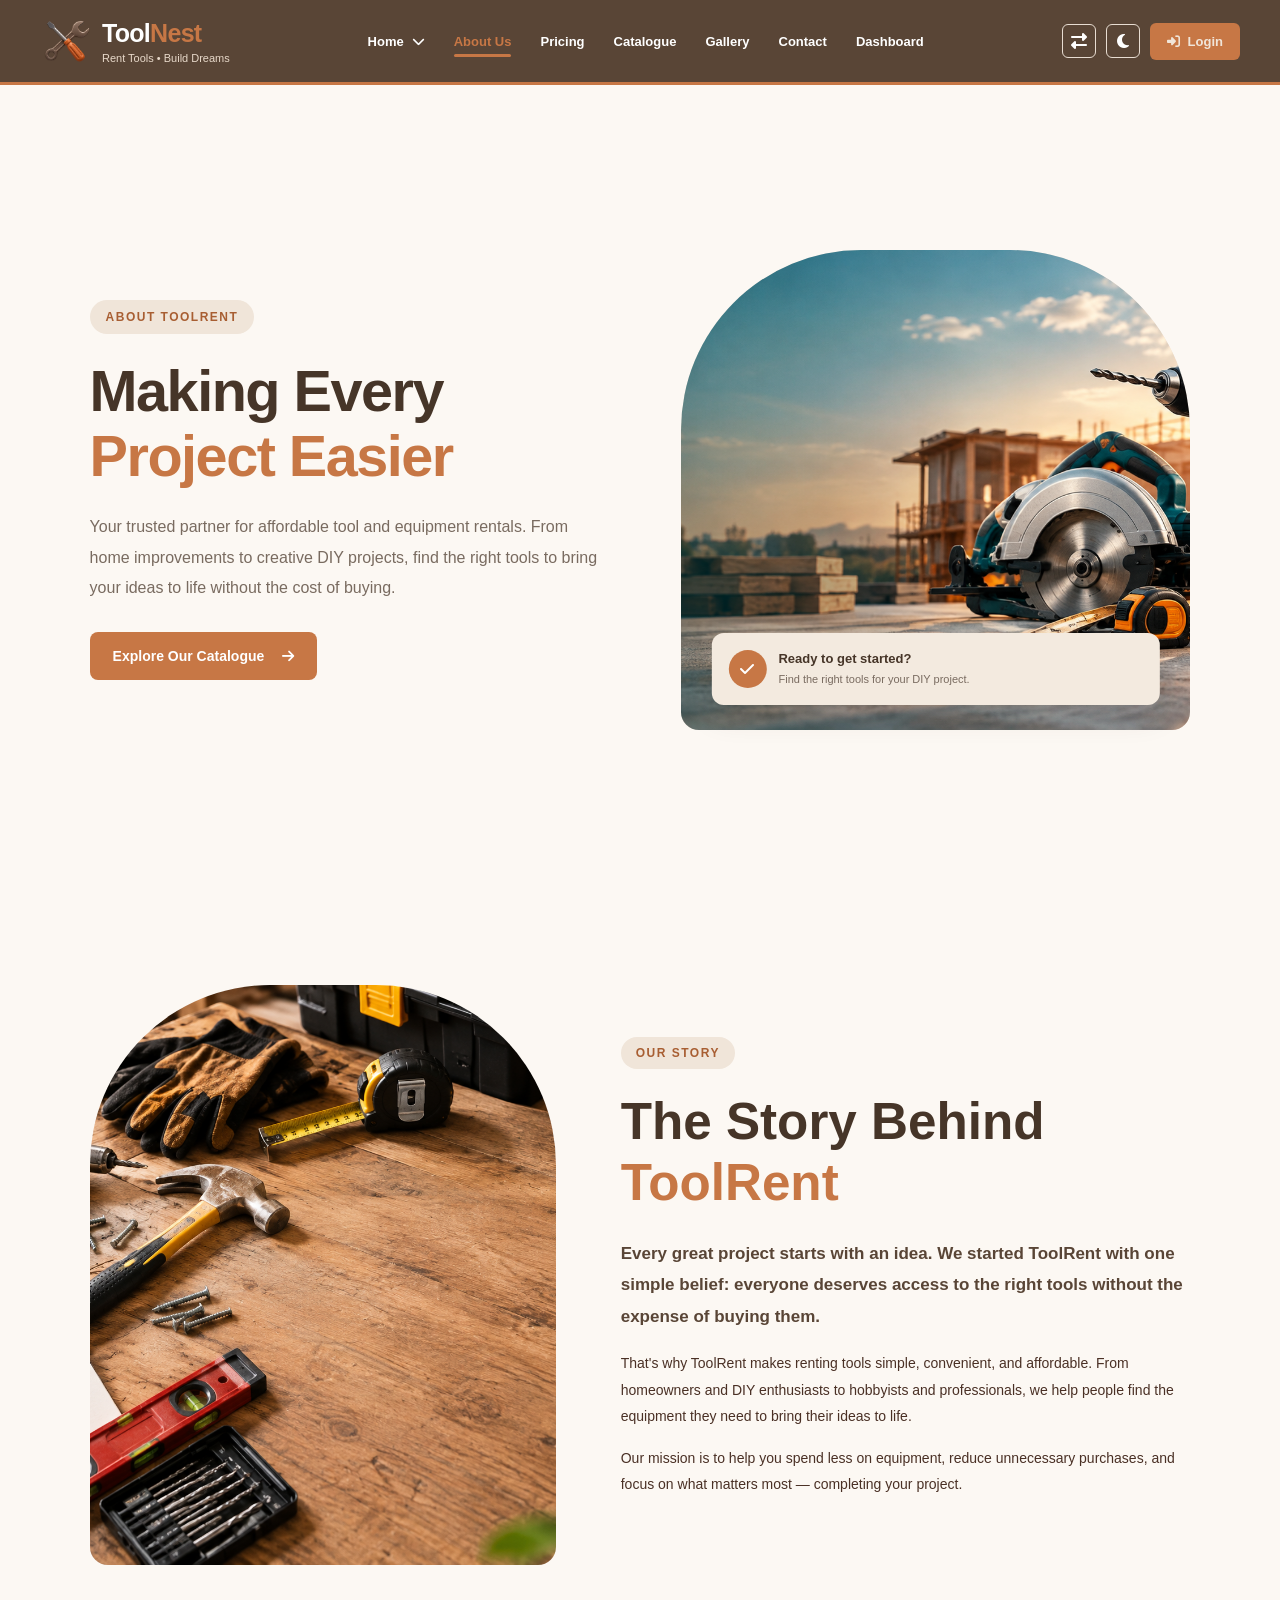
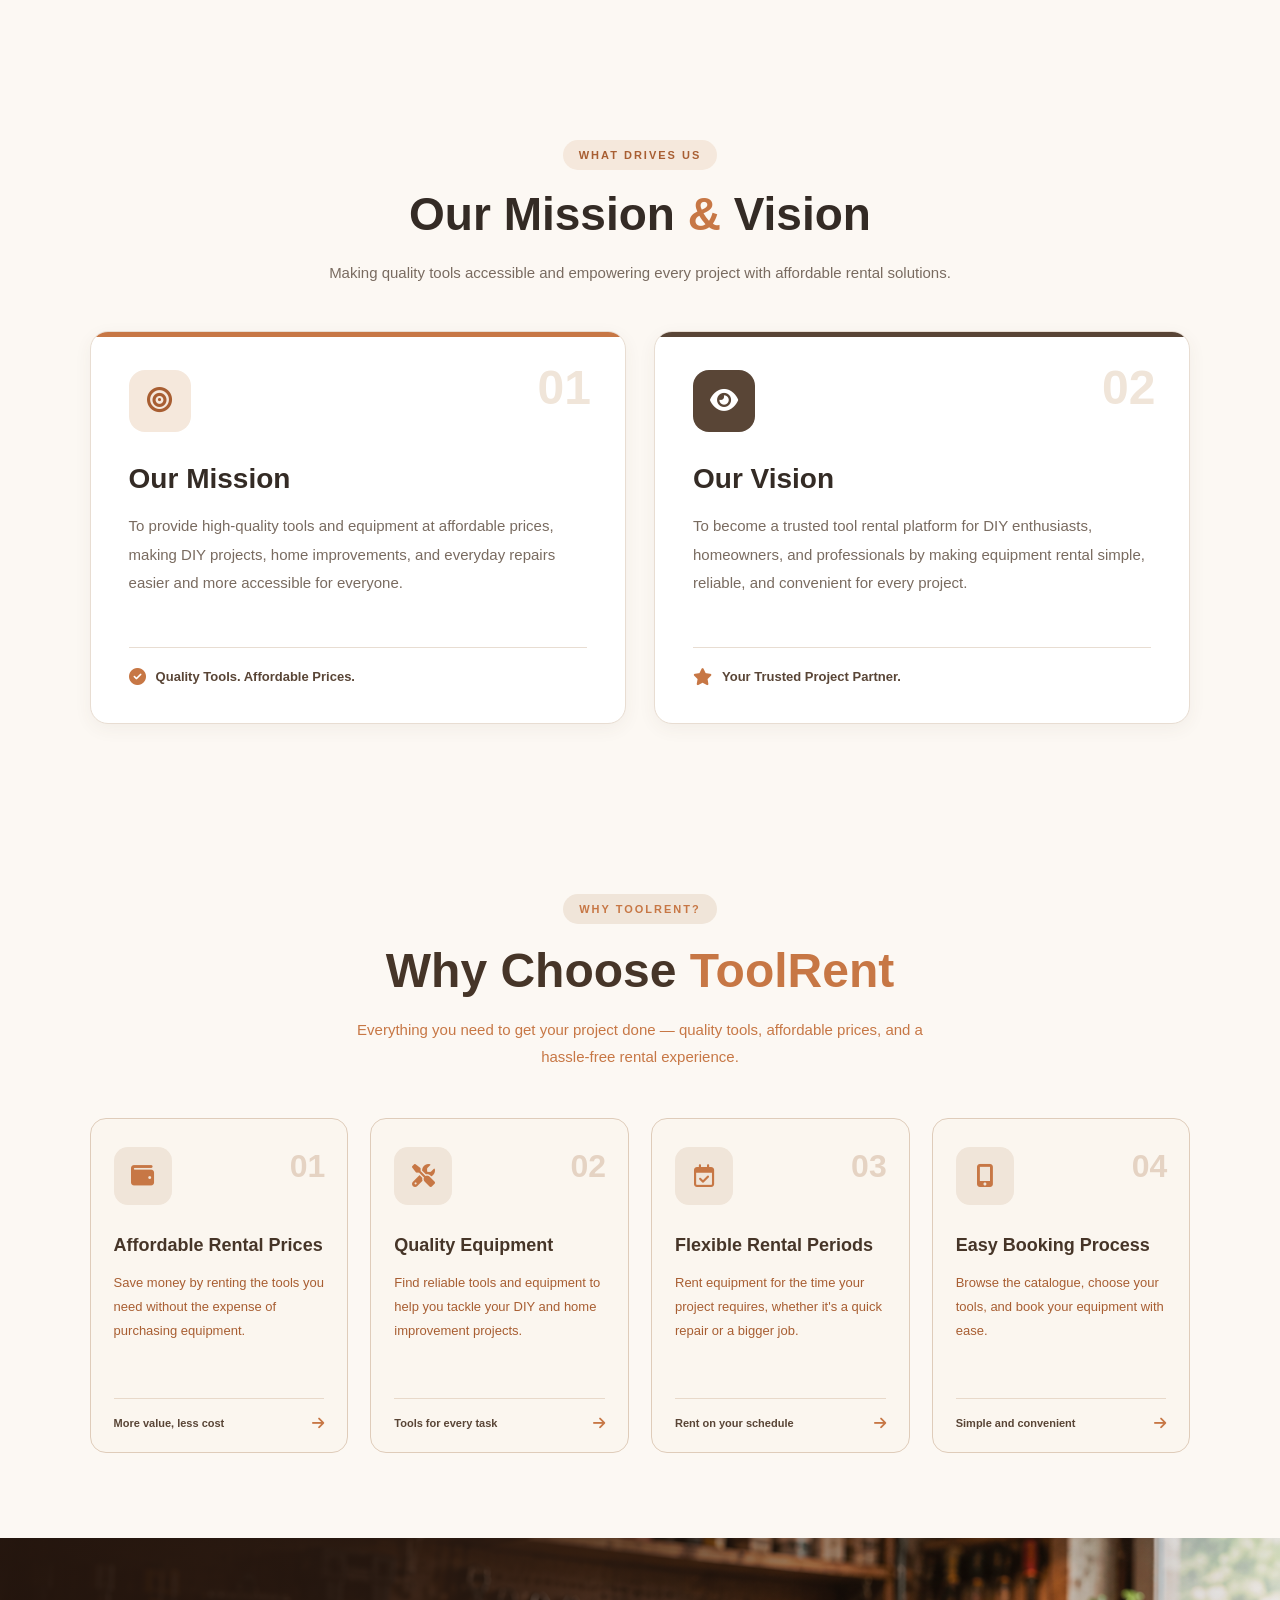
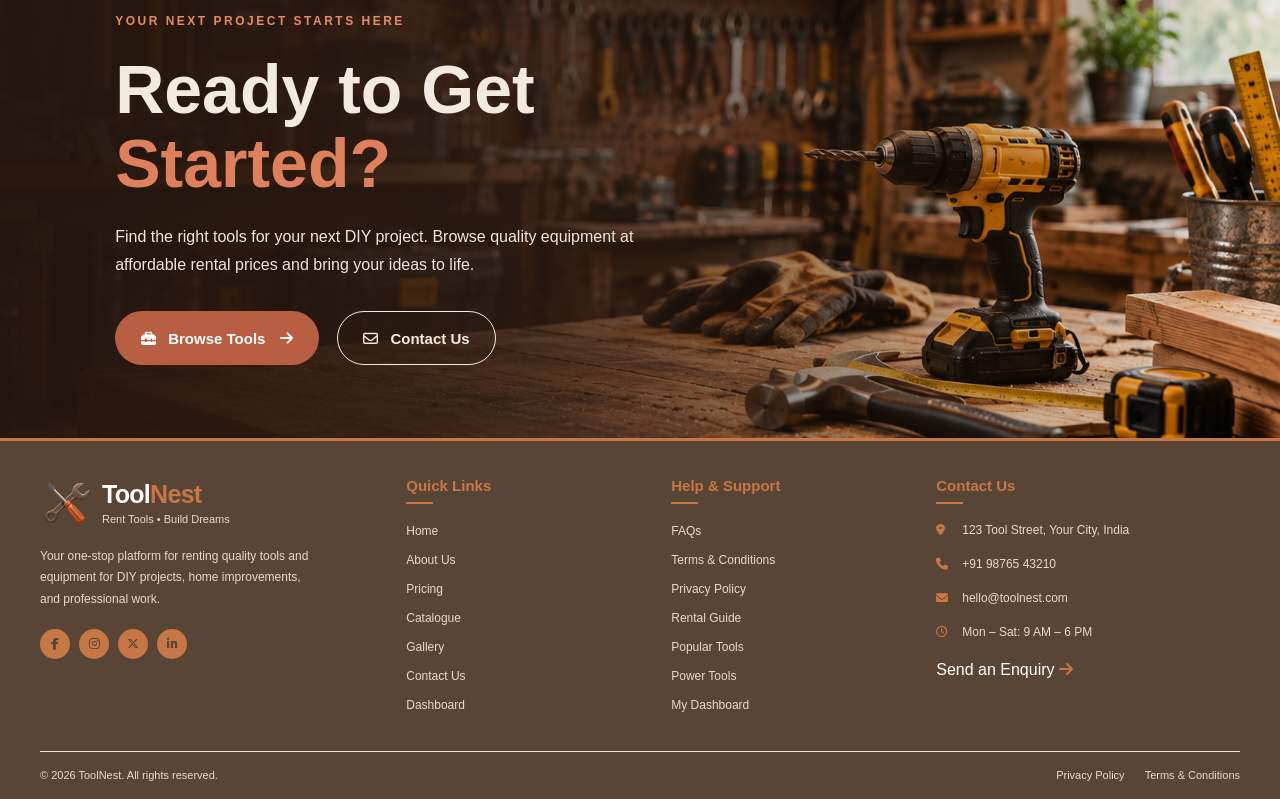
==== commit 76f4dcf1: "first commit" ====
--- a/about.html
+++ b/about.html
@@ -156,7 +156,6 @@
 <section class="about-hero">
   <div class="hero-content">
     <span class="eyebrow">
-      <i class="fa-solid fa-toolbox"></i>
       ABOUT TOOLRENT
     </span>
     <h1>
@@ -210,7 +209,6 @@
 
     <div class="story-content">
       <span class="story-label">
-        <i class="fa-solid fa-book-open"></i>
         OUR STORY
       </span>
 
@@ -447,14 +445,14 @@
     </div>
   </div>
 </section>
-
 <footer class="site-footer">
     <div class="container">
 
         <div class="footer-grid">
 
+            <!-- Brand Section -->
             <div class="footer-brand">
-                <a href="#" class="logo footer-logo">
+                <a href="index.html" class="logo footer-logo">
                     <img src="images/logo.png"
                          alt="ToolNest Logo"
                          class="logo-image">
@@ -472,74 +470,107 @@
                 </p>
 
                 <div class="social-links">
-                    <a href="#" aria-label="Facebook">
+                    <a href="https://www.facebook.com/"
+                       target="_blank" rel="noopener noreferrer"
+                       aria-label="Facebook">
                         <i class="fa-brands fa-facebook-f"></i>
                     </a>
-                    <a href="#" aria-label="Instagram">
+
+                    <a href="https://www.instagram.com/"
+                       target="_blank" rel="noopener noreferrer"
+                       aria-label="Instagram">
                         <i class="fa-brands fa-instagram"></i>
                     </a>
-                    <a href="#" aria-label="X">
+
+                    <a href="https://x.com/"
+                       target="_blank" rel="noopener noreferrer"
+                       aria-label="X">
                         <i class="fa-brands fa-x-twitter"></i>
                     </a>
-                    <a href="#" aria-label="LinkedIn">
+
+                    <a href="https://www.linkedin.com/"
+                       target="_blank" rel="noopener noreferrer"
+                       aria-label="LinkedIn">
                         <i class="fa-brands fa-linkedin-in"></i>
                     </a>
                 </div>
             </div>
 
+            <!-- Quick Links -->
             <div class="footer-column">
                 <h3>Quick Links</h3>
                 <ul>
-                    <li><a href="#">Home</a></li>
-                    <li><a href="#">About Us</a></li>
-                    <li><a href="#">Pricing</a></li>
-                    <li><a href="#">Catalogue</a></li>
-                    <li><a href="#">Gallery</a></li>
-                    <li><a href="#">Contact</a></li>
-                    <li><a href="#">Dashboard</a></li>
+                    <li><a href="index.html">Home</a></li>
+                    <li><a href="about.html">About Us</a></li>
+                    <li><a href="pricing.html">Pricing</a></li>
+                    <li><a href="catalogue.html">Catalogue</a></li>
+                    <li><a href="gallery.html">Gallery</a></li>
+                    <li><a href="contact.html">Contact Us</a></li>
+                    <li><a href="dashboard.html">Dashboard</a></li>
                 </ul>
             </div>
 
+            <!-- Help & Support -->
             <div class="footer-column">
-                <h3>Help & Support</h3>
+                <h3>Help &amp; Support</h3>
                 <ul>
-                    <li><a href="#">FAQs</a></li>
-                    <li><a href="#">Terms & Conditions</a></li>
-                    <li><a href="#">Privacy Policy</a></li>
-                    <li><a href="#">Rental Guide</a></li>
-                    <li><a href="#">Popular Tools</a></li>
-                    <li><a href="#">Power Tools</a></li>
-                    <li><a href="#">My Dashboard</a></li>
+                    <li><a href="contact.html#faqs">FAQs</a></li>
+                    <li><a href="terms.html">Terms &amp; Conditions</a></li>
+                    <li><a href="privacy.html">Privacy Policy</a></li>
+                    <li><a href="rental-guide.html">Rental Guide</a></li>
+                    <li><a href="catalogue.html">Popular Tools</a></li>
+                    <li><a href="catalogue.html#power-tools">Power Tools</a></li>
+                    <li><a href="dashboard.html">My Dashboard</a></li>
                 </ul>
             </div>
 
+            <!-- Contact Us -->
             <div class="footer-column footer-contact">
                 <h3>Contact Us</h3>
 
                 <p>
                     <i class="fa-solid fa-location-dot"></i>
-                    <span>123 Tool Street, Your City, India</span>
+                    <a href="https://www.google.com/maps"
+                       target="_blank"
+                       rel="noopener noreferrer">
+                        123 Tool Street, Your City, India
+                    </a>
                 </p>
 
                 <p>
                     <i class="fa-solid fa-phone"></i>
-                    <span>+91 98765 43210</span>
+                    <a href="tel:+919876543210">
+                        +91 98765 43210
+                    </a>
                 </p>
 
                 <p>
                     <i class="fa-solid fa-envelope"></i>
-                    <span>hello@toolnest.com</span>
+                    <a href="mailto:hello@toolnest.com">
+                        hello@toolnest.com
+                    </a>
                 </p>
+
+                <p>
+                    <i class="fa-regular fa-clock"></i>
+                    <span>Mon – Sat: 9 AM – 6 PM</span>
+                </p>
+
+                <a href="contact.html" class="footer-contact-btn">
+                    Send an Enquiry
+                    <i class="fa-solid fa-arrow-right"></i>
+                </a>
             </div>
 
         </div>
 
+        <!-- Footer Bottom -->
         <div class="footer-bottom">
             <p>© 2026 ToolNest. All rights reserved.</p>
 
             <div class="footer-bottom-links">
-                <a href="#">Privacy Policy</a>
-                <a href="#">Terms & Conditions</a>
+                <a href="privacy.html">Privacy Policy</a>
+                <a href="terms.html">Terms &amp; Conditions</a>
             </div>
         </div>
 
--- a/about.css
+++ b/about.css
@@ -2719,174 +2719,19 @@
 
 .cta-banner {
   width: 100%;
-  min-height: 440px;
-  background-image: url("images/cta-workshop.jpg");
-  background-size: cover;
-  background-position: center;
-  background-repeat: no-repeat;
-  font-family: 
-  Arial, Helvetica, sans-serif;
-}
-
-.cta-overlay {
-  min-height: 440px;
-  display: flex;
-  align-items: center;
-  justify-content: center;
-  padding: 65px 7%;
-  background: linear-gradient(
-    90deg,
-    rgba(45, 28, 20, 0.88) 0%,
-    rgba(74, 48, 37, 0.78) 55%,
-    rgba(74, 48, 37, 0.38) 100%
-  );
-}
-
-.cta-content {
-  width: 100%;
-  max-width: 760px;
-  text-align: center;
-}
-
-.cta-tagline {
-  display: inline-block;
-  margin-bottom: 20px;
-  color: #E6B29A;
-  font-size: 11px;
-  font-weight: 700;
-  letter-spacing: 2.5px;
-}
-
-.cta-content h2 {
-  margin: 0 0 18px;
-  color: var(--cream);
-  font-family: Arial, Helvetica, sans-serif;
-  font-size: clamp(36px, 5vw, 56px);
-  line-height: 1.2;
-}
-
-.cta-content h2 span {
-  color: #E5A084;
-}
-
-.cta-content p {
-  max-width: 590px;
-  margin: 0 auto;
-  color: #F0E4D9;
-  font-size: 15px;
-  line-height: 1.9;
-}
-
-.cta-actions {
-  display: flex;
-  align-items: center;
-  justify-content: center;
-  flex-wrap: wrap;
-  gap: 15px;
-  margin-top: 30px;
-}
-
-.cta-btn {
-  display: inline-flex;
-  align-items: center;
-  justify-content: center;
-  gap: 12px;
-  min-height: 52px;
-  padding: 15px 25px;
-  border: 1px solid transparent;
-  border-radius: 6px;
-  font-size: 14px;
-  font-weight: 600;
-  text-decoration: none;
-  transition: all 0.3s ease;
-}
-
-.cta-primary {
-  background: var(--terracotta);
-  color: #FFFFFF;
-}
-
-.cta-primary:hover {
-  background: #D07857;
-  transform: translateY(-3px);
-}
-
-.cta-primary i {
-  transition: transform 0.3s ease;
-}
-
-.cta-primary:hover i {
-  transform: translateX(4px);
-}
-
-.cta-secondary {
-  border-color: #F3EADF;
-  background: transparent;
-  color: var(--cream);
-}
-
-.cta-secondary:hover {
-  background: var(--cream);
-  color: var(--dark-brown);
-  transform: translateY(-3px);
-}
-
-@media (max-width: 600px) {
-  .cta-banner,
-  .cta-overlay {
-    min-height: 400px;
-  }
-
-  .cta-overlay {
-    padding: 55px 6%;
-  }
-
-  .cta-content h2 {
-    font-size: 36px;
-  }
-
-  .cta-content p {
-    font-size: 14px;
-  }
-
-  .cta-tagline {
-    font-size: 10px;
-    letter-spacing: 1.5px;
-  }
-
-  .cta-actions {
-    flex-direction: column;
-    align-items: stretch;
-  }
-
-  .cta-btn {
-    width: 100%;
-  }
-}
-:root {
-  --earth-brown: #70452F;
-  --dark-brown: #4A3025;
-  --terracotta: #B85F43;
-  --cream: #F3EADF;
-}
-.cta-banner {
-  width: 100%;
   min-height: 500px;
-
   background-image: url("images/cta2.png");
   background-size: cover;
   background-position: center;
   background-repeat: no-repeat;
-
-  font-family:Arial, Helvetica, sans-serif;
-}
+  font-family: Arial, Helvetica, sans-serif;
+}
+
 .cta-overlay {
   min-height: 500px;
   box-sizing: border-box;
-
   display: flex;
   align-items: center;
-
   padding: 65px 9%;
 
   background: linear-gradient(
@@ -2897,6 +2742,7 @@
     rgba(45, 28, 19, 0.05) 100%
   );
 }
+
 .cta-content {
   width: 100%;
   max-width: 650px;
@@ -2905,61 +2751,57 @@
 .cta-tagline {
   display: inline-block;
   margin-bottom: 24px;
-
   color: #E58B65;
   font-size: 12px;
   font-weight: 700;
   letter-spacing: 2.5px;
 }
+
 .cta-content h2 {
   margin: 0 0 22px;
-
   color: var(--cream);
-  font-family:Arial, Helvetica, sans-serif;
-  font-size: clamp(42px, 5.5vw, 68px);
+  font-family: Arial, Helvetica, sans-serif;
+  font-size: clamp(36px, 5.5vw, 68px);
   font-weight: 700;
-  line-height: 1.04;
+  line-height: 1.1;
 }
 
 .cta-content h2 span {
   color: #DF805C;
 }
+
 .cta-content p {
   max-width: 590px;
   margin: 0;
-
   color: #F1E6DD;
   font-size: 16px;
   line-height: 1.75;
 }
+
 .cta-actions {
   display: flex;
   align-items: center;
   flex-wrap: wrap;
   gap: 18px;
-
   margin-top: 32px;
 }
 
 .cta-btn {
   min-height: 54px;
   box-sizing: border-box;
-
   display: inline-flex;
   align-items: center;
   justify-content: center;
   gap: 12px;
-
   padding: 15px 25px;
   border: 1px solid transparent;
   border-radius: 40px;
-
   font-size: 15px;
   font-weight: 600;
   text-decoration: none;
-
   transition: all 0.3s ease;
 }
+
 .cta-primary {
   background: var(--terracotta);
   color: #FFFFFF;
@@ -2978,6 +2820,7 @@
 .cta-primary:hover .arrow-icon {
   transform: translateX(5px);
 }
+
 .cta-secondary {
   border-color: var(--cream);
   background: rgba(45, 28, 19, 0.20);
@@ -2989,6 +2832,8 @@
   color: var(--dark-brown);
   transform: translateY(-3px);
 }
+
+/* Tablet */
 @media (max-width: 768px) {
   .cta-banner,
   .cta-overlay {
@@ -2999,8 +2844,8 @@
     padding: 55px 6%;
     background: linear-gradient(
       90deg,
-      rgba(35, 21, 14, 0.90),
-      rgba(45, 28, 19, 0.65)
+      rgba(35, 21, 14, 0.90) 0%,
+      rgba(45, 28, 19, 0.65) 100%
     );
   }
 
@@ -3012,6 +2857,8 @@
     font-size: 15px;
   }
 }
+
+/* Mobile */
 @media (max-width: 480px) {
   .cta-banner,
   .cta-overlay {
@@ -3030,6 +2877,7 @@
 
   .cta-content h2 {
     font-size: 40px;
+    line-height: 1.15;
   }
 
   .cta-content p {
